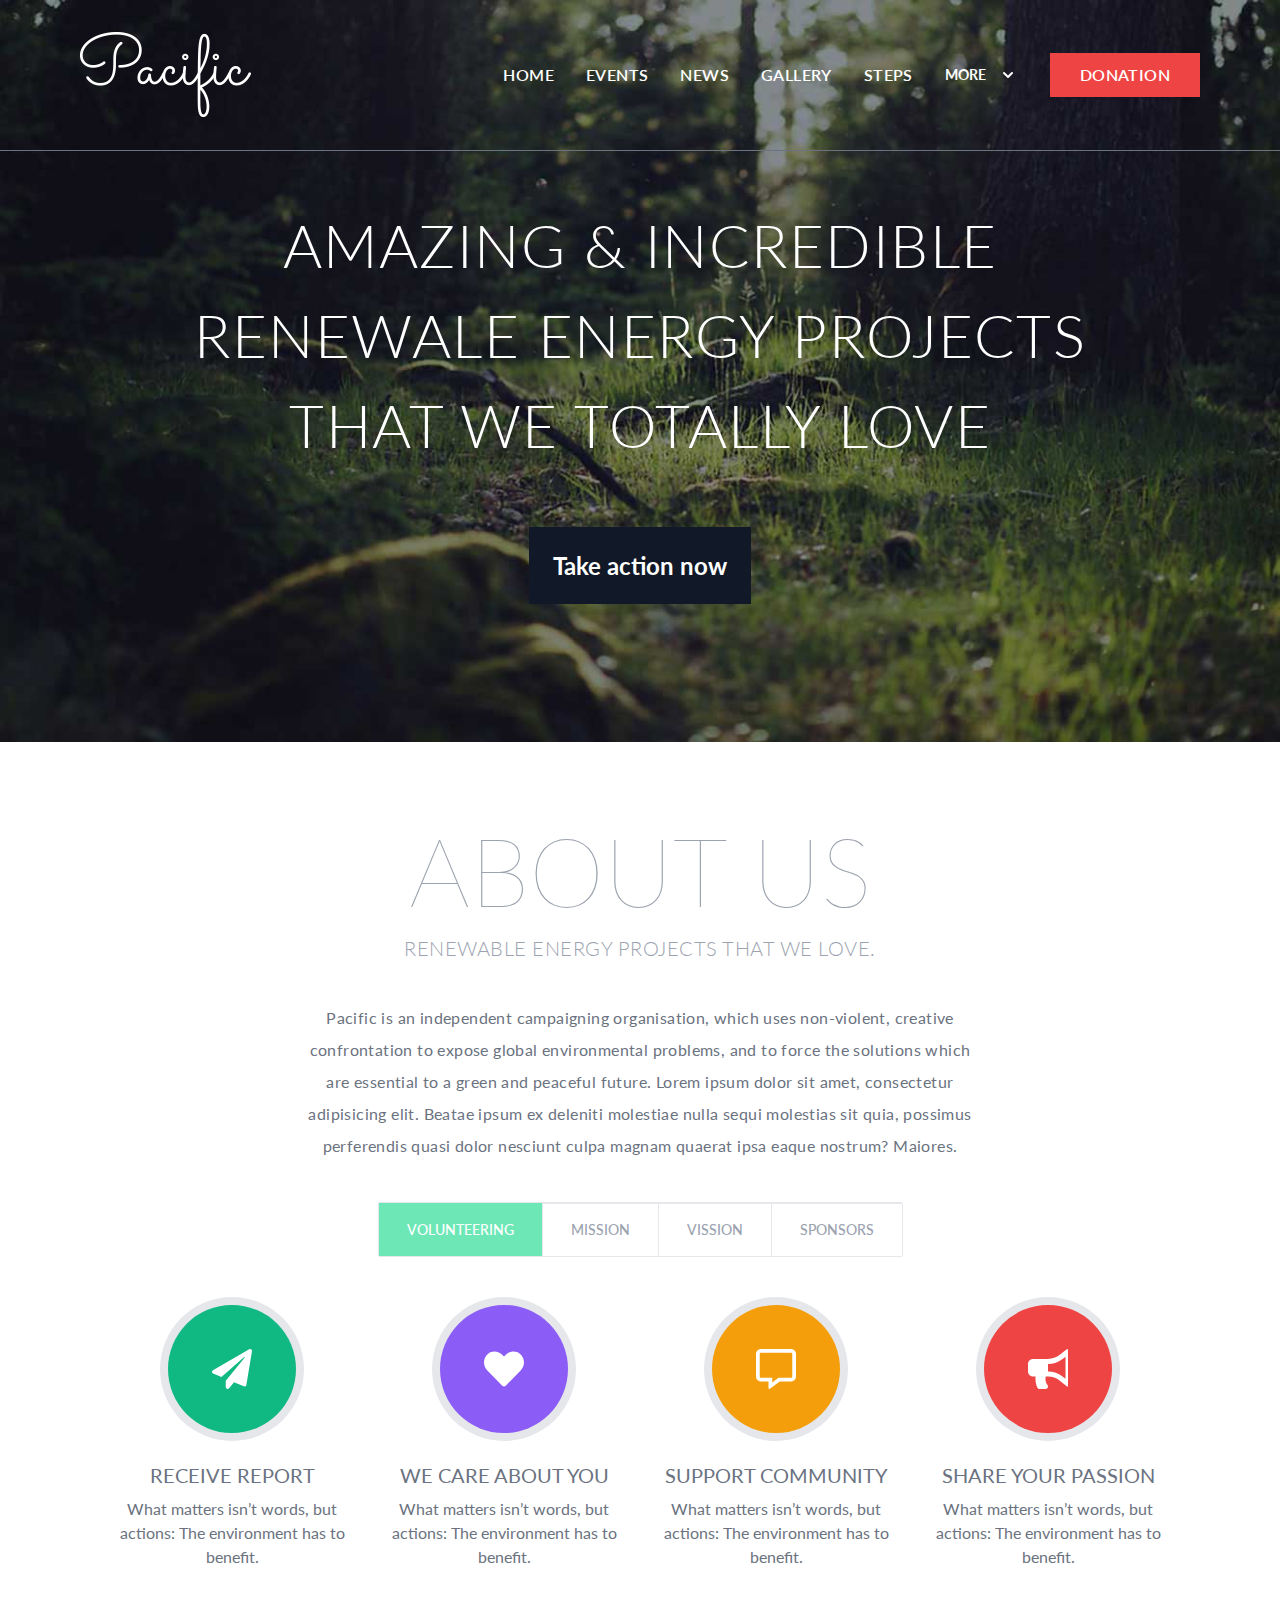
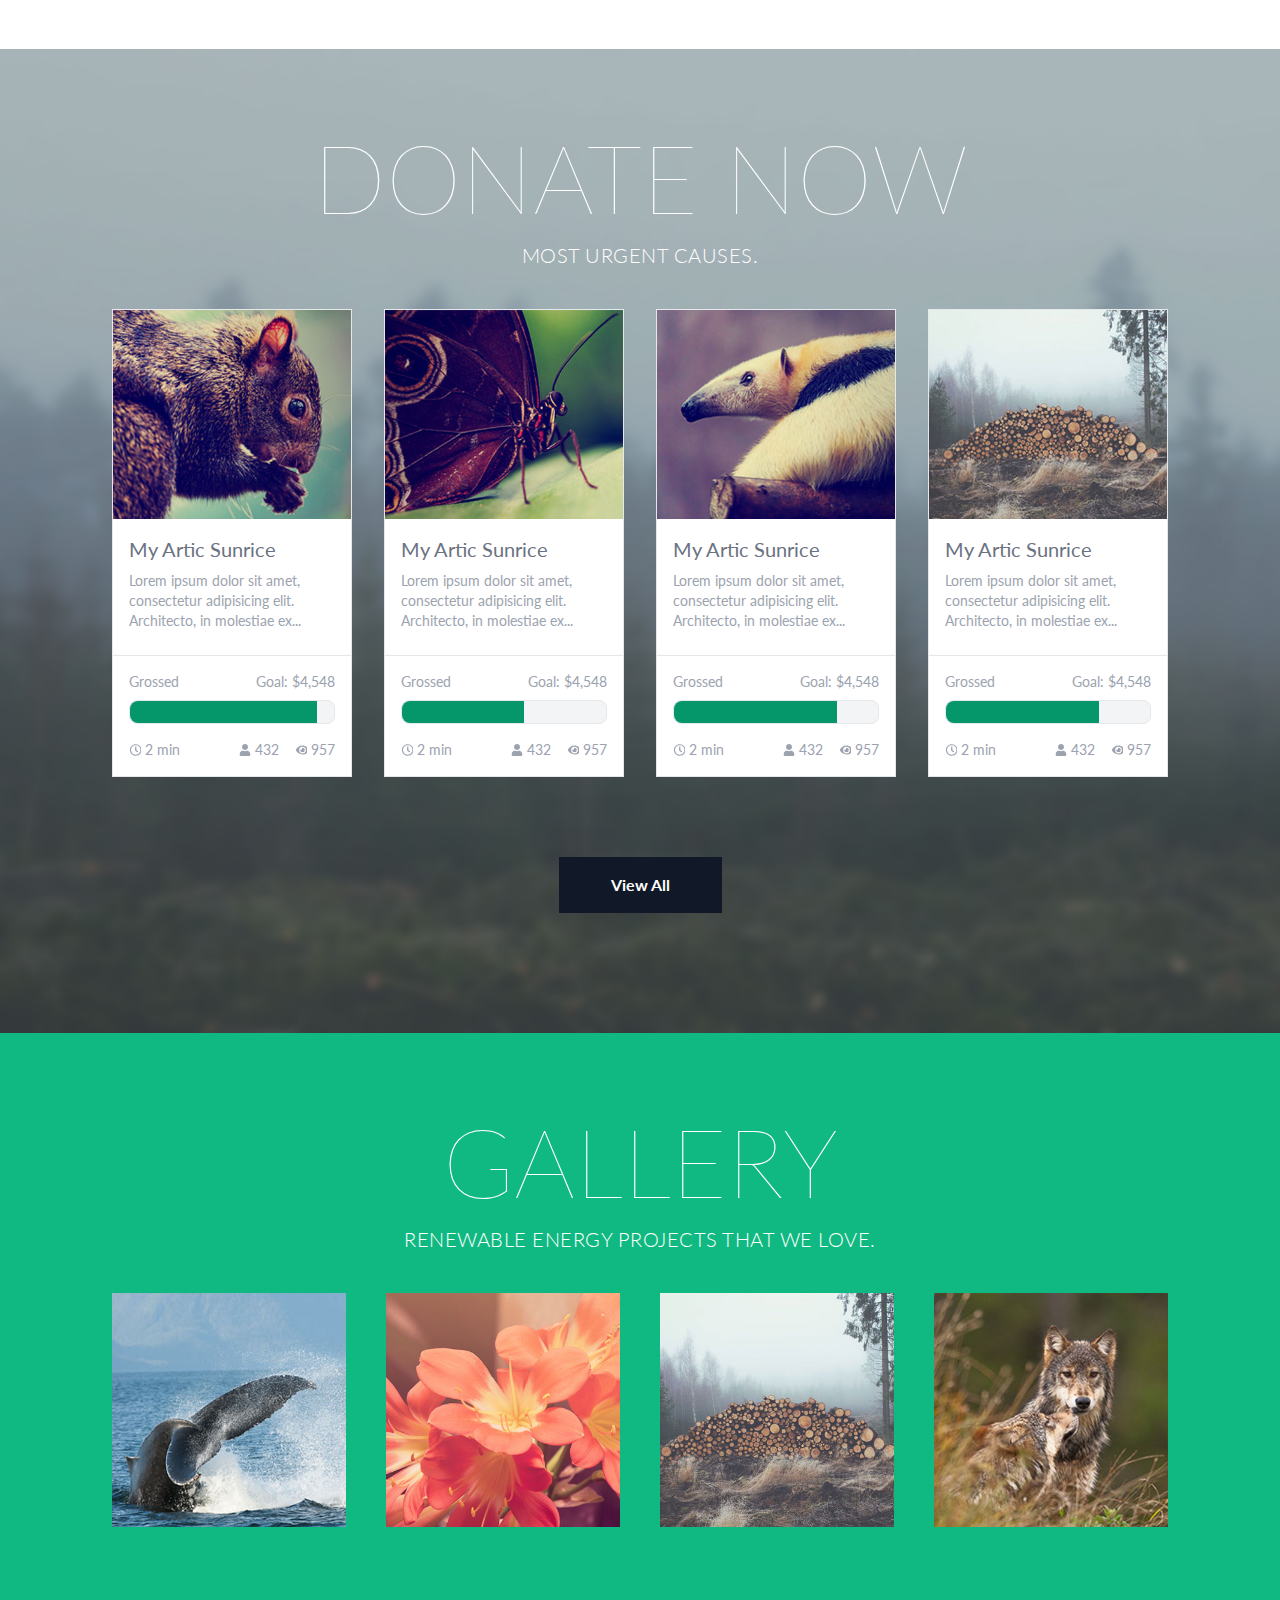
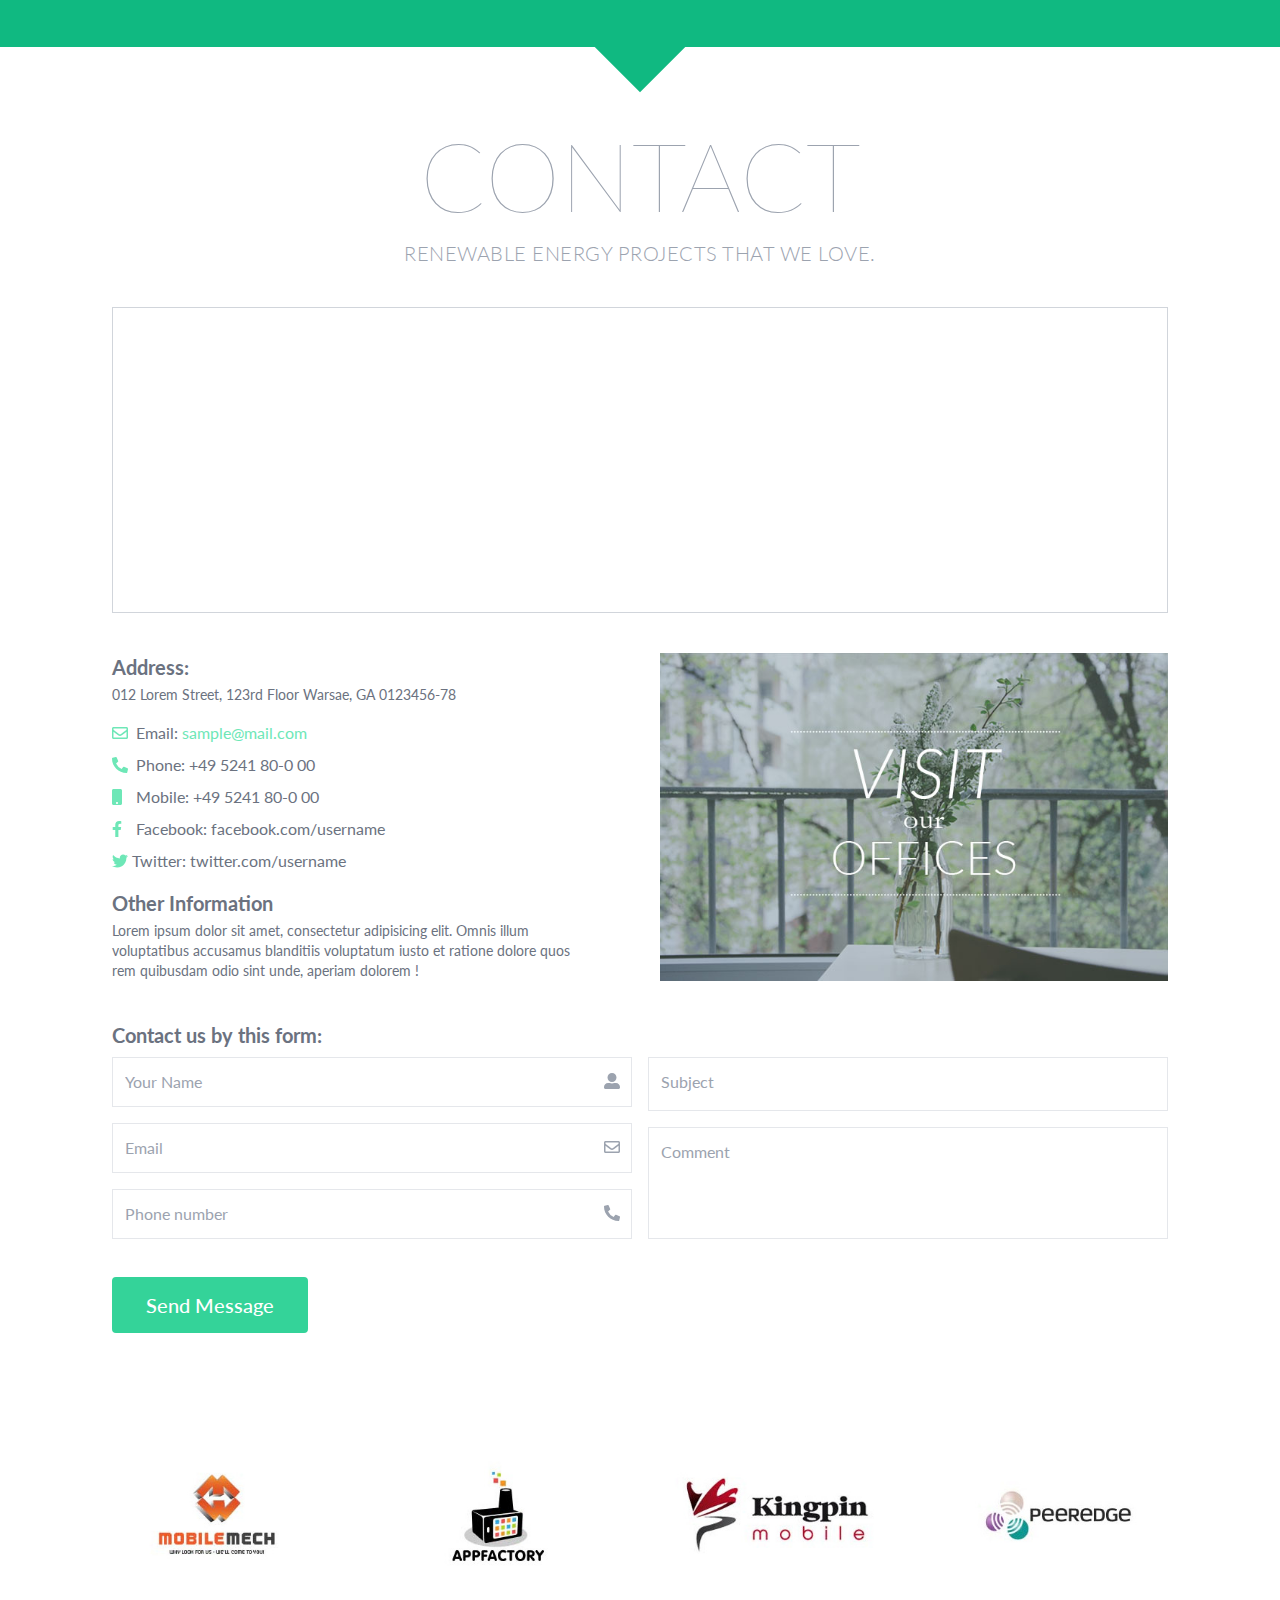
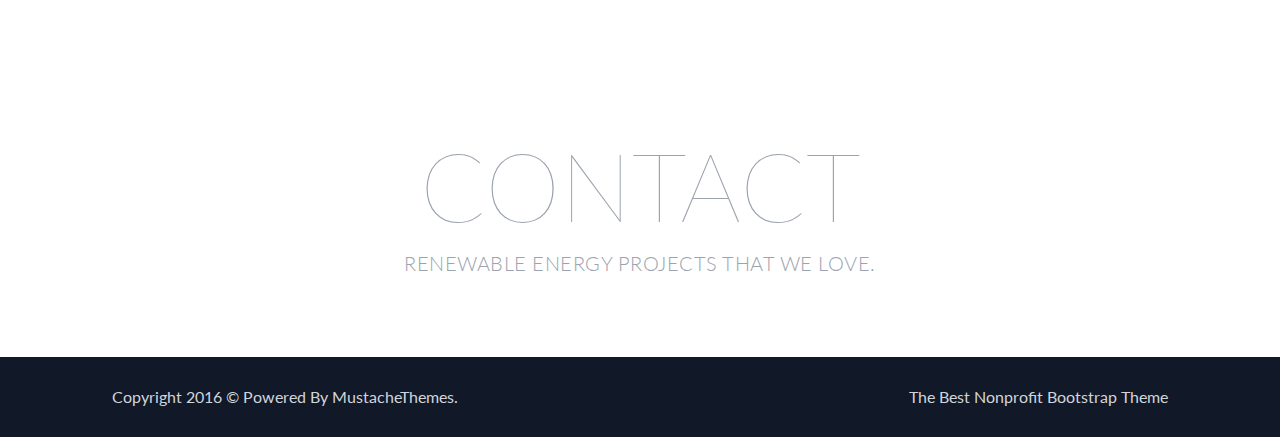
==== index.html @ 6afecf56 "Add files via upload" ====
<!DOCTYPE html>
<html lang="en">
	<head>
		<meta charset="utf-8">
		<meta name="viewport" content="width=device-width, initial-scale=1, shrink-to-fit=no">
		<!-- Page Title -->
		<title>Our News - Pacific NonProfit Bootstrap Responsive Donation Premium Template on Themeforest </title>
		<!-- Company Icon -->
		<link rel="icon" href="images/logo.png">
		<!----------->
		<link href="http://fonts.googleapis.com/css?family=Lato:100,300,400,700,900,100italic,300italic,400italic,700italic,900italic" rel="stylesheet">
		<!-------->
		<!-- Tailwind-Css -->
		<link rel="stylesheet" href="css/tailwind.min.css">
		<!--Css -->
		<link rel="stylesheet" href="css/styles.css">

		<style>
			body{
				font-family: 'Lato';
			}
			.max-w-container{
				width: 1170px;
			}
			.bg-gray-transparent{
				background-color: rgba(0,0,0,0.7);
			}
			.leading-10{
				line-height: 1.5em !important;
			}
			.shadow-green-500:hover,.shadow-green-500:focus{
				box-shadow: 0 0 10px #10B981 !important;
			}
			header ul li{
				position: relative;
			}
			header ul li a:after{
				content: "";
				height: 2px;
				width: 0px;
				left: 0;
				bottom: -2px;
				position: absolute;
				background: white;
				transition-duration: .4s;
			}
			header ul li a:hover::after,header ul li a:focus::after,header ul li a:active::after,header .active::after{
				width: 100% !important;
			}
			.group:hover .group-hover\:top-0{
				top: 0;
			}
		</style>
	</head>
	<body x-data="{sticky: true}">
		<!-- ==Header Section == -->
		<header
		@scroll.window="sticky= (window.pageYOffset > 150) ? false :true"
		:class="{'bg-gray-transparent duration-400 sticky py-2' : !sticky, 'py-8 border-b' : sticky}"
		class="absolute right-0 top-0 left-0 z-50 border-gray-500">
			<div class="xl:container 2xl:px-0 md:px-20 sm:px-10 px-4 mx-auto relative"  x-data="{humberger: false}">
				<!-----Mobile menu------->
				<nav class="z-50 absolute top-20 left-0 right-0 overflow-hidden" x-show="humberger"
				x-transition:enter="duration-700 ease-in-out"
				x-transition:enter-start="h-0"
				x-transition:enter-end="h-screen"
				x-transition:leave="duration-700 ease-in-out"
				x-transition:leave-start="h-screen"
				x-transition:leave-end="h-0"
				>
					<div>
						<ul class="uppercase font-semibold text-white tracking-wide">
							<li class=" p-4 border-b bg-gray-800 hover:bg-gray-600 text-white">
								<a class="block" href="index.html">Home</a>
							</li>
							<li class=" p-4 border-b bg-gray-800 hover:bg-gray-600 text-white">
								<a class="block" href="events.html">Events</a>
							</li>
							<li class=" p-4 border-b bg-gray-800 hover:bg-gray-600 text-white">
								<a class="block" href="events_single.html">Events Single</a>
							</li>
							<li class=" p-4 border-b bg-gray-800 hover:bg-gray-600 text-white">
								<a class="block" href="news.html">News</a></li>
							<li class=" p-4 border-b bg-gray-800 hover:bg-gray-600 text-white">
								<a class="block" href="news_single.html">Single</a>
							</li>
							<li class=" p-4 border-b bg-gray-800 hover:bg-gray-600 text-white">
								<a class="block" href="donations.html">Gallery</a>
							</li>
							<li class=" p-4 border-b bg-gray-800 hover:bg-gray-600 text-white">
								<a class="block" href="donations_steps.html">Steps</a>
							</li>
							<li class=" p-4 py-2 bg-gray-800 w-full text-center">
								<a class="block py-1 border-2 border-red-500 leading-loose bg-red-500 text-white hover:bg-transparent hover:text-red-500 duration-300" href="donations_single.html">Donation</a>
							</li>
						</ul>
					</div>
				</nav>
				<!-----main menu------->
				<nav class="flex border-gray-700 justify-between items-center text-center text-white">
					<!--logo--->
					<div>
						<a  href="index.html"><img class="md:w-auto w-32" src="images/logo.png" alt="//"></a>
					</div>
					<!----->
					<div class="lg:block hidden" x-data=" {active :'active1'}">
						<ul class="flex items-center xl:space-x-8 space-x-4 xl:text-base text-sm uppercase font-semibold text-white tracking-wide">
							<li>
								<a class=" block" href="index.html">Home</a>
							</li>
							<li>
								<a class=" block" href="events.html">Events</a>
							</li>
							<li>
								<a class=" block" href="news.html">News</a></li>
							<li>
								<a class=" block" href="donations.html">Gallery</a>
							</li>
							<li>
								<a class=" block" href="donations_steps.html">Steps</a>
							</li>
							<!----------->
							<li x-data="{dropdown:false}" @mouseover="dropdown=true" @mouseout="dropdown=false" class="relative"@click.away="dropdown=false">
								<button class="flex items-center font-bold text-sm uppercase">More
									<span>
										<svg xmlns="http://www.w3.org/2000/svg" class="h-5 w-5 ml-3" viewBox="0 0 20 20" fill="currentColor">
										<path fill-rule="evenodd" d="M5.293 7.293a1 1 0 011.414 0L10 10.586l3.293-3.293a1 1 0 111.414 1.414l-4 4a1 1 0 01-1.414 0l-4-4a1 1 0 010-1.414z" clip-rule="evenodd" />
										</svg>
									</span> 
								</button>
								<div x-show="dropdown"
								x-transition:enter="duration-300 ease-in-out"
								x-transition:enter-start="opacity-0 transform translate-y-12"
								x-transition:enter-end="opacity-100 transform translate-y-0"
								x-transition:leave="duration-300 ease-in-out"
								x-transition:leave-start="opacity-100 transform translate-y-0"
								x-transition:leave-end="opacity-0 transform translate-y-12"
								class="absolute -left-10 top-8 bg-white border w-52 rounded shadow text-sm text-black overflow-hidden font-normal z-50 text-left">
									<a class=" block hover:bg-gray-100  px-4 p-3 border-b" href="news_single.html">Single</a>
									<a class=" block hover:bg-gray-100  px-4 p-3 border-b" href="events_single.html">Events Single</a>
								</div> 
							</li>
							<!---button---->
							<ol>
								<a class="py-1 px-7 block border-2 border-red-500 leading-loose bg-red-500 text-white hover:bg-transparent hover:text-red-500 duration-300" href="donations_single.html">Donation</a>
							</ol>
						</ul>
					</div>
					<!-----Humburger menu button----->
					<button @click.prevent="humberger = !humberger" class=" focus:outline-none border rounded p-2 lg:hidden block">
						<span x-show="humberger === false">
							<svg xmlns="http://www.w3.org/2000/svg" class="h-6 w-6" fill="none" viewBox="0 0 24 24" stroke="currentColor">
								<path stroke-linecap="round" stroke-linejoin="round" stroke-width="2" d="M4 6h16M4 12h16M4 18h16" />
							</svg>
						</span>
						<span x-show="humberger === true">
							<svg xmlns="http://www.w3.org/2000/svg" class="h-6 w-6" fill="none" viewBox="0 0 24 24" stroke="currentColor">
								<path stroke-linecap="round" stroke-linejoin="round" stroke-width="2" d="M6 18L18 6M6 6l12 12" />
							</svg>
						</span>
					</button>
				</nav>
			</div>
		</header>
		<!-- ==Main Section == -->
		<main>
			<!-----=====slider 001=======----->
			<section>
				<div class="flex items-center justify-center text-white bg-cover bg-no-repeat " style=" background-image: url(images/slider/slide01.jpg);">
					<div class="md:w-3/4 lg:px-0 sm:px-10 px-5 text-center md:mt-10 mt-20 md:py-40 py-20 ">
						<h1 class=" xl:text-6xl md:text-3xl text-2xl uppercase tracking-wide font-light leading-10">Amazing & Incredible Renewale Energy Projects that we totally Love</h1>
						<!---button----->
						<div class=" xl:mt-20 md:mt-16 mt-10">
							<a class="xl:p-5 md:p-4 p-3 xl:text-2xl text-xl font-bold px-8 border-4 hover:border-red-500 border-gray-900 leading-loose bg-gray-900 text-white hover:bg-transparent hover:text-red-500 duration-300" href="donations_single.html">Take action now</a>
						</div>
					</div>
				</div>
			</section>
			<!-----=====about 002=======----->
			<section class=" xl:px-28 lg:px-24 md:px-20 sm:px-10 px-4 py-20">
				<div class="xl:container mx-auto ">
					<!----hero text---->
					<div class=" text-center text-gray-400 uppercase">
						<h1 class=" text-5xl md:text-8xl font-thin ">ABOUT US</h1>
						<p class="text-xl tracking-wide font-light mt-4">RENEWABLE ENERGY PROJECTS THAT WE LOVE.</p>
						<p class="lg:w-4/5 text-gray-500 my-10 lg:px-20 mx-auto normal-case tracking-wide leading-loose">Pacific is an independent campaigning organisation, which uses non-violent, creative confrontation to expose global environmental problems, and to force the solutions which are essential to a green and peaceful future. Lorem ipsum dolor sit amet, consectetur adipisicing elit. Beatae ipsum ex deleniti molestiae nulla sequi molestias sit quia, possimus perferendis quasi dolor nesciunt culpa magnam quaerat ipsa eaque nostrum? Maiores.</p>
					</div>
					<!----tab---->
					<div class=" mt-10" x-data="{tab : 'tab1'}">
						<!---button----->
						<div class=" md:flex justify-center">
							<div class="md:inline-flex text-gray-400 border rounded-sm md:divide-x divide-y">
								<!--------->
								<button @click.prevent="tab = 'tab1'" :class="{'bg-green-300 text-white' : tab === 'tab1'}" class="focus:outline-none uppercase p-4 px-7 text-sm hover:text-white hover:bg-green-300 duration-300 font-medium block w-full">Volunteering</button>
								<!--------->
								<button @click.prevent="tab = 'tab2'" :class="{'bg-green-300 text-white' : tab === 'tab2'}" class="focus:outline-none uppercase p-4 px-7 text-sm hover:text-white hover:bg-green-300 duration-300 font-medium block w-full">Mission</button>
								<!--------->
								<button @click.prevent="tab = 'tab3'" :class="{'bg-green-300 text-white' : tab === 'tab3'}" class="focus:outline-none uppercase p-4 px-7 text-sm hover:text-white hover:bg-green-300 duration-300 font-medium block w-full">Vission</button>
								<!--------->
								<button @click.prevent="tab = 'tab4'" :class="{'bg-green-300 text-white' : tab === 'tab4'}" class="focus:outline-none uppercase p-4 px-7 text-sm hover:text-white hover:bg-green-300 duration-300 font-medium block w-full">Sponsors</button>
							</div>
						</div>
						<!---content----->
						<div class=" mt-10">
							<!----tab1------->
							<div x-show="tab === 'tab1'" class="grid md:grid-cols-4 sm:grid-cols-2 grid-cols-1 gap-8 ">
								<!-- 001--->
								<div>
									<!----->
									<div class="flex items-center justify-center w-36 h-36 rounded-full bg-gray-200 mx-auto">
										<span class="bg-green-500 h-32 w-32 rounded-full text-white flex items-center justify-center">
											<svg xmlns="http://www.w3.org/2000/svg" class="h-10 w-10 " role="img" viewBox="0 0 512 512"><path fill="currentColor" d="M476 3.2L12.5 270.6c-18.1 10.4-15.8 35.6 2.2 43.2L121 358.4l287.3-253.2c5.5-4.9 13.3 2.6 8.6 8.3L176 407v80.5c0 23.6 28.5 32.9 42.5 15.8L282 426l124.6 52.2c14.2 6 30.4-2.9 33-18.2l72-432C515 7.8 493.3-6.8 476 3.2z"/></svg>
										</span>
									</div>
									<!----->
									<div class=" mt-5 text-gray-500 text-center">
										<h4 class="uppercase text-xl mb-2">RECEIVE REPORT</h4>
										<p>What matters isn’t words, but actions: The environment has to benefit.</p>
									</div>
								</div>
								<!-- 002--->
								<div>
									<!----->
									<div class="flex items-center justify-center w-36 h-36 rounded-full bg-gray-200 mx-auto">
										<span class="bg-purple-500 h-32 w-32 rounded-full text-white flex items-center justify-center">
											<svg xmlns="http://www.w3.org/2000/svg" class="h-10 w-10 " role="img" viewBox="0 0 512 512"><path xmlns="http://www.w3.org/2000/svg" fill="currentColor" d="M462.3 62.6C407.5 15.9 326 24.3 275.7 76.2L256 96.5l-19.7-20.3C186.1 24.3 104.5 15.9 49.7 62.6c-62.8 53.6-66.1 149.8-9.9 207.9l193.5 199.8c12.5 12.9 32.8 12.9 45.3 0l193.5-199.8c56.3-58.1 53-154.3-9.8-207.9z"/></svg>
										</span>
									</div>
									<!----->
									<div class=" mt-5 text-gray-500 text-center">
										<h4 class="uppercase text-xl mb-2">WE CARE ABOUT YOU</h4>
										<p>What matters isn’t words, but actions: The environment has to benefit.</p>
									</div>
								</div>
								<!-- 003-->
								<div>
									<!----->
									<div class="flex items-center justify-center w-36 h-36 rounded-full bg-gray-200 mx-auto">
										<span class="bg-yellow-500 h-32 w-32 rounded-full text-white flex items-center justify-center">
											<svg xmlns="http://www.w3.org/2000/svg" class="h-10 w-10 " role="img" viewBox="0 0 512 512"><path xmlns="http://www.w3.org/2000/svg" fill="currentColor" d="M448 0H64C28.7 0 0 28.7 0 64v288c0 35.3 28.7 64 64 64h96v84c0 7.1 5.8 12 12 12 2.4 0 4.9-.7 7.1-2.4L304 416h144c35.3 0 64-28.7 64-64V64c0-35.3-28.7-64-64-64zm16 352c0 8.8-7.2 16-16 16H288l-12.8 9.6L208 428v-60H64c-8.8 0-16-7.2-16-16V64c0-8.8 7.2-16 16-16h384c8.8 0 16 7.2 16 16v288z"/></svg>
										</span>
									</div>
									<!----->
									<div class=" mt-5 text-gray-500 text-center">
										<h4 class="uppercase text-xl mb-2">SUPPORT COMMUNITY</h4>
										<p>What matters isn’t words, but actions: The environment has to benefit.</p>
									</div>
								</div>
								<!-- 004-->
								<div>
									<!----->
									<div class="flex items-center justify-center w-36 h-36 rounded-full bg-gray-200 mx-auto">
										<span class="bg-red-500 h-32 w-32 rounded-full text-white flex items-center justify-center">
											<svg xmlns="http://www.w3.org/2000/svg" class="h-10 w-10 " role="img" viewBox="0 0 512 512"><path xmlns="http://www.w3.org/2000/svg" fill="currentColor" d="M576 240c0-23.63-12.95-44.04-32-55.12V32.01C544 23.26 537.02 0 512 0c-7.12 0-14.19 2.38-19.98 7.02l-85.03 68.03C364.28 109.19 310.66 128 256 128H64c-35.35 0-64 28.65-64 64v96c0 35.35 28.65 64 64 64h33.7c-1.39 10.48-2.18 21.14-2.18 32 0 39.77 9.26 77.35 25.56 110.94 5.19 10.69 16.52 17.06 28.4 17.06h74.28c26.05 0 41.69-29.84 25.9-50.56-16.4-21.52-26.15-48.36-26.15-77.44 0-11.11 1.62-21.79 4.41-32H256c54.66 0 108.28 18.81 150.98 52.95l85.03 68.03a32.023 32.023 0 0 0 19.98 7.02c24.92 0 32-22.78 32-32V295.13C563.05 284.04 576 263.63 576 240zm-96 141.42l-33.05-26.44C392.95 311.78 325.12 288 256 288v-96c69.12 0 136.95-23.78 190.95-66.98L480 98.58v282.84z"/></svg>
										</span>
									</div>
									<!----->
									<div class=" mt-5 text-gray-500 text-center">
										<h4 class="uppercase text-xl mb-2">SHARE YOUR PASSION</h4>
										<p>What matters isn’t words, but actions: The environment has to benefit.</p>
									</div>
								</div>
							</div>
							<!----tab2------->
							<div x-show="tab === 'tab2'" class="flex justify-center">
								<!----->
								<div>
									<div class="flex items-center justify-center w-36 h-36 rounded-full bg-gray-200 mx-auto">
										<span class="bg-purple-500 h-32 w-32 rounded-full text-white flex items-center justify-center">
											<svg xmlns="http://www.w3.org/2000/svg" class="h-10 w-10 " role="img" viewBox="0 0 512 512"><path xmlns="http://www.w3.org/2000/svg" fill="currentColor" d="M462.3 62.6C407.5 15.9 326 24.3 275.7 76.2L256 96.5l-19.7-20.3C186.1 24.3 104.5 15.9 49.7 62.6c-62.8 53.6-66.1 149.8-9.9 207.9l193.5 199.8c12.5 12.9 32.8 12.9 45.3 0l193.5-199.8c56.3-58.1 53-154.3-9.8-207.9z"/></svg>
										</span>
									</div>
								</div>
								<!----->
								<div class="md:ml-14 text-gray-500 lg:w-3/5">
									<h4 class="uppercase text-2xl mb-2">PROMOTING SOLUTIONS</h4>
									<p class="text-gray-400">We seek solutions for, and promote open, informed debate about society's environmental choices. We don’t work to manage environmental problems, we work to eliminate them. That’s why we developed our roadmap to save the seas through the establishment of marine reserves, and an Energy [R]evolution blueprint that points the way to a clean economy. It’s not enough for us to point the finger; we develop, research and promote concrete steps towards a green and peaceful future for all of us.</p>
								</div>
							</div>
							<!----tab3------->
							<div x-show="tab === 'tab3'" class="flex justify-center">
								<!----->
								<div>
									<!----->
									<div class="flex items-center justify-center w-36 h-36 rounded-full bg-gray-200 mx-auto">
										<span class="bg-yellow-500 h-32 w-32 rounded-full text-white flex items-center justify-center">
											<svg xmlns="http://www.w3.org/2000/svg" class="h-10 w-10 " role="img" viewBox="0 0 512 512"><path xmlns="http://www.w3.org/2000/svg" fill="currentColor" d="M448 0H64C28.7 0 0 28.7 0 64v288c0 35.3 28.7 64 64 64h96v84c0 7.1 5.8 12 12 12 2.4 0 4.9-.7 7.1-2.4L304 416h144c35.3 0 64-28.7 64-64V64c0-35.3-28.7-64-64-64zm16 352c0 8.8-7.2 16-16 16H288l-12.8 9.6L208 428v-60H64c-8.8 0-16-7.2-16-16V64c0-8.8 7.2-16 16-16h384c8.8 0 16 7.2 16 16v288z"/></svg>
										</span>
									</div>
								</div>
								<!----->
								<div class="md:ml-14 text-gray-500 lg:w-3/5">
									<h4 class="uppercase text-2xl mb-2">PERSONAL RESPONSIBILITY AND NONVIOLENCE</h4>
									<p class="text-gray-400">We take personal responsibility for our actions, and we are committed to nonviolence. These principles are inspired by the Quaker concept of 'bearing witness', which is about taking action based on conscience – personal action based on personal responsibility. We are accountable for our actions, and everyone on a Greenpeace action is trained in nonviolent direct action.</p>
								</div>
							</div>
							<!----tab4------->
							<div x-show="tab === 'tab4'" class="grid grid-cols-4 gap-8 ">
								<!-- 003-->
								<div>
									<!----->
									<div class="flex items-center justify-center w-36 h-36 rounded-full bg-gray-200 mx-auto">
										<span class="bg-yellow-500 h-32 w-32 rounded-full text-white flex items-center justify-center">
											<svg xmlns="http://www.w3.org/2000/svg" class="h-10 w-10 " role="img" viewBox="0 0 512 512"><path xmlns="http://www.w3.org/2000/svg" fill="currentColor" d="M448 0H64C28.7 0 0 28.7 0 64v288c0 35.3 28.7 64 64 64h96v84c0 7.1 5.8 12 12 12 2.4 0 4.9-.7 7.1-2.4L304 416h144c35.3 0 64-28.7 64-64V64c0-35.3-28.7-64-64-64zm16 352c0 8.8-7.2 16-16 16H288l-12.8 9.6L208 428v-60H64c-8.8 0-16-7.2-16-16V64c0-8.8 7.2-16 16-16h384c8.8 0 16 7.2 16 16v288z"/></svg>
										</span>
									</div>
									<!----->
									<div class=" mt-5 text-gray-500 text-center">
										<h4 class="uppercase text-xl mb-2">RECEIVE REPORT</h4>
										<p>What matters isn’t words, but actions: The environment has to benefit.</p>
									</div>
								</div>
								<!-- 002--->
								<div>
									<!----->
									<div class="flex items-center justify-center w-36 h-36 rounded-full bg-gray-200 mx-auto">
										<span class="bg-purple-500 h-32 w-32 rounded-full text-white flex items-center justify-center">
											<svg xmlns="http://www.w3.org/2000/svg" class="h-10 w-10 " role="img" viewBox="0 0 512 512"><path xmlns="http://www.w3.org/2000/svg" fill="currentColor" d="M462.3 62.6C407.5 15.9 326 24.3 275.7 76.2L256 96.5l-19.7-20.3C186.1 24.3 104.5 15.9 49.7 62.6c-62.8 53.6-66.1 149.8-9.9 207.9l193.5 199.8c12.5 12.9 32.8 12.9 45.3 0l193.5-199.8c56.3-58.1 53-154.3-9.8-207.9z"/></svg>
										</span>
									</div>
									<!----->
									<div class=" mt-5 text-gray-500 text-center">
										<h4 class="uppercase text-xl mb-2">RECEIVE REPORT</h4>
										<p>What matters isn’t words, but actions: The environment has to benefit.</p>
									</div>
								</div>
								<!-- 001--->
								<div>
									<!----->
									<div class="flex items-center justify-center w-36 h-36 rounded-full bg-gray-200 mx-auto">
										<span class="bg-green-500 h-32 w-32 rounded-full text-white flex items-center justify-center">
											<svg xmlns="http://www.w3.org/2000/svg" class="h-10 w-10 " role="img" viewBox="0 0 512 512"><path fill="currentColor" d="M476 3.2L12.5 270.6c-18.1 10.4-15.8 35.6 2.2 43.2L121 358.4l287.3-253.2c5.5-4.9 13.3 2.6 8.6 8.3L176 407v80.5c0 23.6 28.5 32.9 42.5 15.8L282 426l124.6 52.2c14.2 6 30.4-2.9 33-18.2l72-432C515 7.8 493.3-6.8 476 3.2z"/></svg>
										</span>
									</div>
									<!----->
									<div class=" mt-5 text-gray-500 text-center">
										<h4 class="uppercase text-xl mb-2">RECEIVE REPORT</h4>
										<p>What matters isn’t words, but actions: The environment has to benefit.</p>
									</div>
								</div>
								<!-- 004-->
								<div>
									<!----->
									<div class="flex items-center justify-center w-36 h-36 rounded-full bg-gray-200 mx-auto">
										<span class="bg-red-500 h-32 w-32 rounded-full text-white flex items-center justify-center">
											<svg xmlns="http://www.w3.org/2000/svg" class="h-10 w-10 " role="img" viewBox="0 0 512 512"><path xmlns="http://www.w3.org/2000/svg" fill="currentColor" d="M576 240c0-23.63-12.95-44.04-32-55.12V32.01C544 23.26 537.02 0 512 0c-7.12 0-14.19 2.38-19.98 7.02l-85.03 68.03C364.28 109.19 310.66 128 256 128H64c-35.35 0-64 28.65-64 64v96c0 35.35 28.65 64 64 64h33.7c-1.39 10.48-2.18 21.14-2.18 32 0 39.77 9.26 77.35 25.56 110.94 5.19 10.69 16.52 17.06 28.4 17.06h74.28c26.05 0 41.69-29.84 25.9-50.56-16.4-21.52-26.15-48.36-26.15-77.44 0-11.11 1.62-21.79 4.41-32H256c54.66 0 108.28 18.81 150.98 52.95l85.03 68.03a32.023 32.023 0 0 0 19.98 7.02c24.92 0 32-22.78 32-32V295.13C563.05 284.04 576 263.63 576 240zm-96 141.42l-33.05-26.44C392.95 311.78 325.12 288 256 288v-96c69.12 0 136.95-23.78 190.95-66.98L480 98.58v282.84z"/></svg>
										</span>
									</div>
									<!----->
									<div class=" mt-5 text-gray-500 text-center">
										<h4 class="uppercase text-xl mb-2">RECEIVE REPORT</h4>
										<p>What matters isn’t words, but actions: The environment has to benefit.</p>
									</div>
								</div>
							</div>
						</div>
					</div>
				</div>
			</section>
			<!-----=====donate 003=======----->
			<section class="xl:px-28 lg:px-24 md:px-20 sm:px-10 px-4 py-20 bg-cover bg-no-repeat" style="background-image: url(images/bg/donate-now.jpg);">
				<div class="xl:container mx-auto ">
					<!----hero text---->
					<div class=" text-center text-white uppercase">
						<h1 class=" text-5xl md:text-8xl font-thin ">DONATE NOW</h1>
						<p class="text-xl tracking-wide font-light mt-4">MOST URGENT CAUSES.</p>
					</div>
					<!-------->
					<div class=" grid md:grid-cols-4 sm:grid-cols-2 grid-cols-1 gap-8 my-10">
						<!---001--->
						<a href="#" class=" bg-white border hover:border-green-500 duration-300 shadow-green-500">
							<img class=" w-full" src="images/donations/donation01.jpg" alt="//">
							<!----->
							<div class="p-4 border-b">
								<h4 class="text-xl text-gray-500">My Artic Sunrice</h4>
								<p class=" text-sm text-gray-400 my-2">Lorem ipsum dolor sit amet, consectetur adipisicing elit. Architecto, in molestiae ex...</p>
							</div>
							<!----->
							<div class="p-4">
								<!----->
								<div class=" flex items-center justify-between text-sm text-gray-400">
									<span>Grossed</span>
									<span>Goal: $4,548</span>
								</div>
								<!----->
								<div x-data="{popover:false}" @mouseover="popover=true" @mouseout="popover=false" class="my-2 h-6 w-full rounded-lg bg-gray-100 border relative">
									<div class="rounded-l-lg h-full w-11/12 bg-green-600"></div>
									<div x-show="popover">
										<div  class="absolute -top-8 right-24 bg-red-500 text-xs text-white rounded-md p-1 px-3 z-10">
											<span>$2200</span>
										</div>
										<div class="absolute -top-4 right-28 mr-3 bg-red-500 h-3 w-3 transform rotate-45"></div>
									</div>
								</div>
								<!----->
								<div class=" flex items-center justify-between text-sm text-gray-400 mt-4">
									<!----->
									<div class="flex items-center">
										<svg xmlns="http://www.w3.org/2000/svg" class="h-3 w-3 mr-1" role="img" viewBox="0 0 448 512"><path xmlns="http://www.w3.org/2000/svg" fill="currentColor" d="M256 8C119 8 8 119 8 256s111 248 248 248 248-111 248-248S393 8 256 8zm0 448c-110.5 0-200-89.5-200-200S145.5 56 256 56s200 89.5 200 200-89.5 200-200 200zm61.8-104.4l-84.9-61.7c-3.1-2.3-4.9-5.9-4.9-9.7V116c0-6.6 5.4-12 12-12h32c6.6 0 12 5.4 12 12v141.7l66.8 48.6c5.4 3.9 6.5 11.4 2.6 16.8L334.6 349c-3.9 5.3-11.4 6.5-16.8 2.6z"/></svg> 
										<span>2 min</span>
									</div>
									<!----->
									<div class=" flex items-center">
										<div class="flex items-center">
											<svg xmlns="http://www.w3.org/2000/svg" class="h-3 w-3  mr-1" role="img" viewBox="0 0 448 512"><path fill="currentColor" d="M224 256c70.7 0 128-57.3 128-128S294.7 0 224 0 96 57.3 96 128s57.3 128 128 128zm89.6 32h-16.7c-22.2 10.2-46.9 16-72.9 16s-50.6-5.8-72.9-16h-16.7C60.2 288 0 348.2 0 422.4V464c0 26.5 21.5 48 48 48h352c26.5 0 48-21.5 48-48v-41.6c0-74.2-60.2-134.4-134.4-134.4z"/></svg> 
											<span>432</span>
										</div>
										<div class="flex items-center ml-4">
											<svg xmlns="http://www.w3.org/2000/svg" class="h-3 w-3  mr-1" role="img" viewBox="0 0 448 512"><path xmlns="http://www.w3.org/2000/svg" fill="currentColor" d="M572.52 241.4C518.29 135.59 410.93 64 288 64S57.68 135.64 3.48 241.41a32.35 32.35 0 0 0 0 29.19C57.71 376.41 165.07 448 288 448s230.32-71.64 284.52-177.41a32.35 32.35 0 0 0 0-29.19zM288 400a144 144 0 1 1 144-144 143.93 143.93 0 0 1-144 144zm0-240a95.31 95.31 0 0 0-25.31 3.79 47.85 47.85 0 0 1-66.9 66.9A95.78 95.78 0 1 0 288 160z"/></svg> 
											<span>957</span>
										</div>
									</div>
								</div>
							</div>
						</a>
						<!---002--->
						<a href="#" class=" bg-white border hover:border-green-500 duration-300 shadow-green-500">
							<img class=" w-full" src="images/donations/donation02.jpg" alt="//">
							<!----->
							<div class="p-4 border-b">
								<h4 class="text-xl text-gray-500">My Artic Sunrice</h4>
								<p class=" text-sm text-gray-400 my-2">Lorem ipsum dolor sit amet, consectetur adipisicing elit. Architecto, in molestiae ex...</p>
							</div>
							<!----->
							<div class="p-4">
								<!----->
								<div class=" flex items-center justify-between text-sm text-gray-400">
									<span>Grossed</span>
									<span>Goal: $4,548</span>
								</div>
								<!----->
								<div x-data="{popover:false}" @mouseover="popover=true" @mouseout="popover=false" class="my-2 h-6 w-full rounded-lg bg-gray-100 border relative">
									<div class="rounded-l-lg h-full w-3/5 bg-green-600"></div>
									<div x-show="popover">
										<div  class="absolute -top-8 right-24 bg-red-500 text-xs text-white rounded-md p-1 px-3 z-10">
											<span>$2200</span>
										</div>
										<div class="absolute -top-4 right-28 mr-3 bg-red-500 h-3 w-3 transform rotate-45"></div>
									</div>
								</div>
								<!----->
								<div class=" flex items-center justify-between text-sm text-gray-400 mt-4">
									<!----->
									<div class="flex items-center">
										<svg xmlns="http://www.w3.org/2000/svg" class="h-3 w-3 mr-1" role="img" viewBox="0 0 448 512"><path xmlns="http://www.w3.org/2000/svg" fill="currentColor" d="M256 8C119 8 8 119 8 256s111 248 248 248 248-111 248-248S393 8 256 8zm0 448c-110.5 0-200-89.5-200-200S145.5 56 256 56s200 89.5 200 200-89.5 200-200 200zm61.8-104.4l-84.9-61.7c-3.1-2.3-4.9-5.9-4.9-9.7V116c0-6.6 5.4-12 12-12h32c6.6 0 12 5.4 12 12v141.7l66.8 48.6c5.4 3.9 6.5 11.4 2.6 16.8L334.6 349c-3.9 5.3-11.4 6.5-16.8 2.6z"/></svg> 
										<span>2 min</span>
									</div>
									<!----->
									<div class=" flex items-center">
										<div class="flex items-center">
											<svg xmlns="http://www.w3.org/2000/svg" class="h-3 w-3  mr-1" role="img" viewBox="0 0 448 512"><path fill="currentColor" d="M224 256c70.7 0 128-57.3 128-128S294.7 0 224 0 96 57.3 96 128s57.3 128 128 128zm89.6 32h-16.7c-22.2 10.2-46.9 16-72.9 16s-50.6-5.8-72.9-16h-16.7C60.2 288 0 348.2 0 422.4V464c0 26.5 21.5 48 48 48h352c26.5 0 48-21.5 48-48v-41.6c0-74.2-60.2-134.4-134.4-134.4z"/></svg> 
											<span>432</span>
										</div>
										<div class="flex items-center ml-4">
											<svg xmlns="http://www.w3.org/2000/svg" class="h-3 w-3  mr-1" role="img" viewBox="0 0 448 512"><path xmlns="http://www.w3.org/2000/svg" fill="currentColor" d="M572.52 241.4C518.29 135.59 410.93 64 288 64S57.68 135.64 3.48 241.41a32.35 32.35 0 0 0 0 29.19C57.71 376.41 165.07 448 288 448s230.32-71.64 284.52-177.41a32.35 32.35 0 0 0 0-29.19zM288 400a144 144 0 1 1 144-144 143.93 143.93 0 0 1-144 144zm0-240a95.31 95.31 0 0 0-25.31 3.79 47.85 47.85 0 0 1-66.9 66.9A95.78 95.78 0 1 0 288 160z"/></svg> 
											<span>957</span>
										</div>
									</div>
								</div>
							</div>
						</a>
						<!---003--->
						<a href="#" class=" bg-white border hover:border-green-500 duration-300 shadow-green-500">
							<img class=" w-full" src="images/donations/donation03.jpg" alt="//">
							<!----->
							<div class="p-4 border-b">
								<h4 class="text-xl text-gray-500">My Artic Sunrice</h4>
								<p class=" text-sm text-gray-400 my-2">Lorem ipsum dolor sit amet, consectetur adipisicing elit. Architecto, in molestiae ex...</p>
							</div>
							<!----->
							<div class="p-4">
								<!----->
								<div class=" flex items-center justify-between text-sm text-gray-400">
									<span>Grossed</span>
									<span>Goal: $4,548</span>
								</div>
								<!----->
								<div x-data="{popover:false}" @mouseover="popover=true" @mouseout="popover=false" class="my-2 h-6 w-full rounded-lg bg-gray-100 border relative">
									<div class="rounded-l-lg h-full w-4/5 bg-green-600"></div>
									<div x-show="popover">
										<div  class="absolute -top-8 right-24 bg-red-500 text-xs text-white rounded-md p-1 px-3 z-10">
											<span>$2200</span>
										</div>
										<div class="absolute -top-4 right-28 mr-3 bg-red-500 h-3 w-3 transform rotate-45"></div>
									</div>
								</div>
								<!----->
								<div class=" flex items-center justify-between text-sm text-gray-400 mt-4">
									<!----->
									<div class="flex items-center">
										<svg xmlns="http://www.w3.org/2000/svg" class="h-3 w-3 mr-1" role="img" viewBox="0 0 448 512"><path xmlns="http://www.w3.org/2000/svg" fill="currentColor" d="M256 8C119 8 8 119 8 256s111 248 248 248 248-111 248-248S393 8 256 8zm0 448c-110.5 0-200-89.5-200-200S145.5 56 256 56s200 89.5 200 200-89.5 200-200 200zm61.8-104.4l-84.9-61.7c-3.1-2.3-4.9-5.9-4.9-9.7V116c0-6.6 5.4-12 12-12h32c6.6 0 12 5.4 12 12v141.7l66.8 48.6c5.4 3.9 6.5 11.4 2.6 16.8L334.6 349c-3.9 5.3-11.4 6.5-16.8 2.6z"/></svg> 
										<span>2 min</span>
									</div>
									<!----->
									<div class=" flex items-center">
										<div class="flex items-center">
											<svg xmlns="http://www.w3.org/2000/svg" class="h-3 w-3  mr-1" role="img" viewBox="0 0 448 512"><path fill="currentColor" d="M224 256c70.7 0 128-57.3 128-128S294.7 0 224 0 96 57.3 96 128s57.3 128 128 128zm89.6 32h-16.7c-22.2 10.2-46.9 16-72.9 16s-50.6-5.8-72.9-16h-16.7C60.2 288 0 348.2 0 422.4V464c0 26.5 21.5 48 48 48h352c26.5 0 48-21.5 48-48v-41.6c0-74.2-60.2-134.4-134.4-134.4z"/></svg> 
											<span>432</span>
										</div>
										<div class="flex items-center ml-4">
											<svg xmlns="http://www.w3.org/2000/svg" class="h-3 w-3  mr-1" role="img" viewBox="0 0 448 512"><path xmlns="http://www.w3.org/2000/svg" fill="currentColor" d="M572.52 241.4C518.29 135.59 410.93 64 288 64S57.68 135.64 3.48 241.41a32.35 32.35 0 0 0 0 29.19C57.71 376.41 165.07 448 288 448s230.32-71.64 284.52-177.41a32.35 32.35 0 0 0 0-29.19zM288 400a144 144 0 1 1 144-144 143.93 143.93 0 0 1-144 144zm0-240a95.31 95.31 0 0 0-25.31 3.79 47.85 47.85 0 0 1-66.9 66.9A95.78 95.78 0 1 0 288 160z"/></svg> 
											<span>957</span>
										</div>
									</div>
								</div>
							</div>
						</a>
						<!---004--->
						<a href="#" class=" bg-white border hover:border-green-500 duration-300 shadow-green-500">
							<img class=" w-full" src="images/donations/donation04.jpg" alt="//">
							<!----->
							<div class="p-4 border-b">
								<h4 class="text-xl text-gray-500">My Artic Sunrice</h4>
								<p class=" text-sm text-gray-400 my-2">Lorem ipsum dolor sit amet, consectetur adipisicing elit. Architecto, in molestiae ex...</p>
							</div>
							<!----->
							<div class="p-4">
								<!----->
								<div class=" flex items-center justify-between text-sm text-gray-400">
									<span>Grossed</span>
									<span>Goal: $4,548</span>
								</div>
								<!----->
								<div x-data="{popover:false}" @mouseover="popover=true" @mouseout="popover=false" class="my-2 h-6 w-full rounded-lg bg-gray-100 border relative">
									<div class="rounded-l-lg h-full w-3/4 bg-green-600"></div>
									<div x-show="popover">
										<div  class="absolute -top-8 right-24 bg-red-500 text-xs text-white rounded-md p-1 px-3 z-10">
											<span>$2200</span>
										</div>
										<div class="absolute -top-4 right-28 mr-3 bg-red-500 h-3 w-3 transform rotate-45"></div>
									</div>
								</div>
								<!----->
								<div class=" flex items-center justify-between text-sm text-gray-400 mt-4">
									<!----->
									<div class="flex items-center">
										<svg xmlns="http://www.w3.org/2000/svg" class="h-3 w-3 mr-1" role="img" viewBox="0 0 448 512"><path xmlns="http://www.w3.org/2000/svg" fill="currentColor" d="M256 8C119 8 8 119 8 256s111 248 248 248 248-111 248-248S393 8 256 8zm0 448c-110.5 0-200-89.5-200-200S145.5 56 256 56s200 89.5 200 200-89.5 200-200 200zm61.8-104.4l-84.9-61.7c-3.1-2.3-4.9-5.9-4.9-9.7V116c0-6.6 5.4-12 12-12h32c6.6 0 12 5.4 12 12v141.7l66.8 48.6c5.4 3.9 6.5 11.4 2.6 16.8L334.6 349c-3.9 5.3-11.4 6.5-16.8 2.6z"/></svg> 
										<span>2 min</span>
									</div>
									<!----->
									<div class=" flex items-center">
										<div class="flex items-center">
											<svg xmlns="http://www.w3.org/2000/svg" class="h-3 w-3  mr-1" role="img" viewBox="0 0 448 512"><path fill="currentColor" d="M224 256c70.7 0 128-57.3 128-128S294.7 0 224 0 96 57.3 96 128s57.3 128 128 128zm89.6 32h-16.7c-22.2 10.2-46.9 16-72.9 16s-50.6-5.8-72.9-16h-16.7C60.2 288 0 348.2 0 422.4V464c0 26.5 21.5 48 48 48h352c26.5 0 48-21.5 48-48v-41.6c0-74.2-60.2-134.4-134.4-134.4z"/></svg> 
											<span>432</span>
										</div>
										<div class="flex items-center ml-4">
											<svg xmlns="http://www.w3.org/2000/svg" class="h-3 w-3  mr-1" role="img" viewBox="0 0 448 512"><path xmlns="http://www.w3.org/2000/svg" fill="currentColor" d="M572.52 241.4C518.29 135.59 410.93 64 288 64S57.68 135.64 3.48 241.41a32.35 32.35 0 0 0 0 29.19C57.71 376.41 165.07 448 288 448s230.32-71.64 284.52-177.41a32.35 32.35 0 0 0 0-29.19zM288 400a144 144 0 1 1 144-144 143.93 143.93 0 0 1-144 144zm0-240a95.31 95.31 0 0 0-25.31 3.79 47.85 47.85 0 0 1-66.9 66.9A95.78 95.78 0 1 0 288 160z"/></svg> 
											<span>957</span>
										</div>
									</div>
								</div>
							</div>
						</a>
					</div>
					<!---button----->
					<div class="py-10 flex justify-center">
						<a class="p-2 px-12 font-bold px-8 border-4 hover:border-red-500 border-gray-900 leading-loose bg-gray-900 text-white hover:bg-transparent hover:text-red-500 duration-300" href="donations_single.html">View All</a>
					</div>
				</div>
			</section>
			<!-----=====gallary 004=======----->
			<section class=" xl:px-28 lg:px-24 md:px-20 sm:px-10 px-4 py-20 bg-green-500 relative">
				<div class="xl:container mx-auto ">
					<!----hero text---->
					<div class=" text-center text-white uppercase">
						<h1 class=" text-5xl md:text-8xl font-thin ">GALLERY</h1>
						<p class="text-xl tracking-wide font-light mt-4">RENEWABLE ENERGY PROJECTS THAT WE LOVE.</p>
					</div>
					<!----content---->
					<div class="grid md:grid-cols-4 sm:grid-cols-2 grid-cols-1 gap-10 py-10">
						<!------>
						<div x-data="{modal:false}" @click.prevent="modal=true" class="relative overflow-hidden group cursor-pointer">
							<img src="images/gallery/gallery01.jpg" alt="//">
							<div class="group-hover:opacity-100 group-hover:top-0 bg-gray-900 bg-opacity-70 h-full left-0 opacity-0 p-3 absolute top-full duration-200 w-full">
								<div class="border-double border-4 px-10 block uppercase text-center text-white font-semibold h-full w-full flex items-center justify-center">
									<h4 >Bountiful Oceans</>
								</div>
							</div>
							<!------>
							<!--------modal---------->
							<div x-show.transition="modal"
							class="z-20 w-1/2 overflow-hidden fixed left-0 top-0 w-full h-full flex justify-center items-center bg-black bg-opacity-50">
								<div class="p-3 rounded bg-white relative mt-10"=>
									<!--------close button---------->
									<button @click="modal=false" class="z-50 absolute text-white -top-2 -right-2">
										<span class=" bg-black p-1 border-2 flex justify-center items-center rounded-full">
											<svg xmlns="http://www.w3.org/2000/svg" class="h-4 w-4" fill="none" viewBox="0 0 24 24" stroke="currentColor">
											<path stroke-linecap="round" stroke-linejoin="round" stroke-width="2" d="M6 18L18 6M6 6l12 12" />
										</svg>
										</span>
									</button>
									<!--------content ---------->
									<div  @click.away="modal=false">
										<img class="w-full" src="images/gallery/gallery01.jpg" alt="">
									</div>
								</div>
							</div>
						</div>
						<!------>
						<div x-data="{modal:false}" @click.prevent="modal=true" class="relative overflow-hidden group cursor-pointer">
							<img src="images/gallery/gallery02.jpg" alt="//">
							<div class="group-hover:opacity-100 group-hover:top-0 bg-gray-900 bg-opacity-70 h-full left-0 opacity-0 p-3 absolute top-full duration-200 w-full">
								<div class="border-double border-4 px-10 block uppercase text-center text-white font-semibold h-full w-full flex items-center justify-center">
									<h4 >Bountiful Oceans</>
								</div>
							</div>
							<!------>
							<!--------modal---------->
							<div x-show.transition="modal"
							class="z-20 w-1/2 overflow-hidden fixed left-0 top-0 w-full h-full flex justify-center items-center bg-black bg-opacity-50">
								<div class="p-3 rounded bg-white relative mt-10">
									<!--------close button---------->
									<button @click="modal=false" class="z-50 absolute text-white -top-2 -right-2">
										<span class=" bg-black p-1 border-2 flex justify-center items-center rounded-full">
											<svg xmlns="http://www.w3.org/2000/svg" class="h-4 w-4" fill="none" viewBox="0 0 24 24" stroke="currentColor">
											<path stroke-linecap="round" stroke-linejoin="round" stroke-width="2" d="M6 18L18 6M6 6l12 12" />
										</svg>
										</span>
									</button>
									<!--------content ---------->
									<div @click.away="modal=false">
										<img class="w-full" src="images/gallery/gallery02.jpg" alt="">
									</div>
								</div>
							</div>
						</div>
						<!------>
						<div x-data="{modal:false}" @click.prevent="modal=true" class="relative overflow-hidden group cursor-pointer">
							<img src="images/gallery/gallery03.jpg" alt="//">
							<div class="group-hover:opacity-100 group-hover:top-0 bg-gray-900 bg-opacity-70 h-full left-0 opacity-0 p-3 absolute top-full duration-200 w-full">
								<div class="border-double border-4 px-10 block uppercase text-center text-white font-semibold h-full w-full flex items-center justify-center">
									<h4 >Bountiful Oceans</>
								</div>
							</div>
							<!------>
							<!--------modal---------->
							<div x-show.transition="modal"
							class="z-20 w-1/2 overflow-hidden fixed left-0 top-0 w-full h-full flex justify-center items-center bg-black bg-opacity-50">
								<div class="p-3 rounded bg-white relative mt-10">
									<!--------close button---------->
									<button @click="modal=false" class="z-50 absolute text-white -top-2 -right-2">
										<span class=" bg-black p-1 border-2 flex justify-center items-center rounded-full">
											<svg xmlns="http://www.w3.org/2000/svg" class="h-4 w-4" fill="none" viewBox="0 0 24 24" stroke="currentColor">
											<path stroke-linecap="round" stroke-linejoin="round" stroke-width="2" d="M6 18L18 6M6 6l12 12" />
										</svg>
										</span>
									</button>
									<!--------content ---------->
									<div  @click.away="modal=false">
										<img class="w-full" src="images/gallery/gallery03.jpg" alt="">
									</div>
								</div>
							</div>
						</div>
						<!------>
						<div x-data="{modal:false}" @click.prevent="modal=true" class="relative overflow-hidden group cursor-pointer">
							<img src="images/gallery/gallery04.jpg" alt="//">
							<div class="group-hover:opacity-100 group-hover:top-0 bg-gray-900 bg-opacity-70 h-full left-0 opacity-0 p-3 absolute top-full duration-200 w-full">
								<div class="border-double border-4 px-10 block uppercase text-center text-white font-semibold h-full w-full flex items-center justify-center">
									<h4 >Bountiful Oceans</>
								</div>
							</div>
							<!------>
							<!--------modal---------->
							<div x-show.transition="modal"
							class="z-20 w-1/2 overflow-hidden fixed left-0 top-0 w-full h-full flex justify-center items-center bg-black bg-opacity-50">
								<div class="p-3 rounded bg-white relative mt-10">
									<!--------close button---------->
									<button @click="modal=false" class="z-50 absolute text-white -top-2 -right-2">
										<span class=" bg-black p-1 border-2 flex justify-center items-center rounded-full">
											<svg xmlns="http://www.w3.org/2000/svg" class="h-4 w-4" fill="none" viewBox="0 0 24 24" stroke="currentColor">
											<path stroke-linecap="round" stroke-linejoin="round" stroke-width="2" d="M6 18L18 6M6 6l12 12" />
										</svg>
										</span>
									</button>
									<!--------content ---------->
									<div @click.away="modal=false">
										<img class="w-full" src="images/gallery/gallery04.jpg" alt="">
									</div>
								</div>
							</div>
						</div>
					</div>
				</div>
				<!------->
				<div class="absolute flex justify-center left-0 right-0 -bottom-8">
					<div class=" w-16 h-16 bg-green-500 transform rotate-45"></div>
				</div>
			</section>
			<!-----=====CONTACT 005=======----->
			<section class=" xl:px-28 lg:px-24 md:px-20 sm:px-10 px-4 py-20">
				<div class="xl:container mx-auto ">
					<!----hero text---->
					<div class=" text-center text-gray-400 uppercase">
						<h1 class=" text-5xl md:text-8xl font-thin ">CONTACT</h1>
						<p class="text-xl tracking-wide font-light mt-4">RENEWABLE ENERGY PROJECTS THAT WE LOVE.</p>
					</div>
					<!----map---->
					<div class=" p-2 border w-full border-gray-300 mt-10">
						<iframe class="w-full h-72" src="https://www.google.com/maps/embed?pb=!1m10!1m8!1m3!1d5249.888864420695!2d2.297516!3d48.85927!3m2!1i1024!2i768!4f13.1!5e0!3m2!1sen!2sus!4v1627661987299!5m2!1sen!2sus"  style="border:0;" allowfullscreen="" loading="lazy"></iframe>
					</div>
					<!----grid---->
					<div class=" grid md:grid-cols-2 grid-cols-1 gap-10 mt-10">
						<!------>
						<div class="text-sm text-gray-500">
							<h5 class=" text-xl font-bold mb-1">Address:</h5>
							<p class="mb-4">012 Lorem Street, 123rd Floor Warsae, GA 0123456-78</p>

							<ul class=" space-y-2 text-base">
								<li class=" flex items-center">
									<span class=" text-green-300">
										<svg xmlns="http://www.w3.org/2000/svg" class=" w-4 h-4 mr-2" role="img" viewBox="0 0 512 512"><path fill="currentColor" d="M464 64H48C21.49 64 0 85.49 0 112v288c0 26.51 21.49 48 48 48h416c26.51 0 48-21.49 48-48V112c0-26.51-21.49-48-48-48zm0 48v40.805c-22.422 18.259-58.168 46.651-134.587 106.49-16.841 13.247-50.201 45.072-73.413 44.701-23.208.375-56.579-31.459-73.413-44.701C106.18 199.465 70.425 171.067 48 152.805V112h416zM48 400V214.398c22.914 18.251 55.409 43.862 104.938 82.646 21.857 17.205 60.134 55.186 103.062 54.955 42.717.231 80.509-37.199 103.053-54.947 49.528-38.783 82.032-64.401 104.947-82.653V400H48z"/></svg>
									</span>
									<span>Email: <a class="text-green-300" href="#">sample@mail.com</a></span>
								</li>
								<li class=" flex items-center">
									<span class=" text-green-300">
										<svg xmlns="http://www.w3.org/2000/svg" class=" w-4 h-4 mr-2" role="img" viewBox="0 0 512 512"><path xmlns="http://www.w3.org/2000/svg" fill="currentColor" d="M497.39 361.8l-112-48a24 24 0 0 0-28 6.9l-49.6 60.6A370.66 370.66 0 0 1 130.6 204.11l60.6-49.6a23.94 23.94 0 0 0 6.9-28l-48-112A24.16 24.16 0 0 0 122.6.61l-104 24A24 24 0 0 0 0 48c0 256.5 207.9 464 464 464a24 24 0 0 0 23.4-18.6l24-104a24.29 24.29 0 0 0-14.01-27.6z"/></svg>
									</span>
									<span>Phone: +49 5241 80-0 00</span>
								</li>
								<li class=" flex items-center">
									<span class=" text-green-300">
										<svg xmlns="http://www.w3.org/2000/svg" class=" w-4 h-4 mr-2" role="img" viewBox="0 0 512 512"><path xmlns="http://www.w3.org/2000/svg" fill="currentColor" d="M272 0H48C21.5 0 0 21.5 0 48v416c0 26.5 21.5 48 48 48h224c26.5 0 48-21.5 48-48V48c0-26.5-21.5-48-48-48zM160 480c-17.7 0-32-14.3-32-32s14.3-32 32-32 32 14.3 32 32-14.3 32-32 32z"/></svg>
									</span>
									<span>Mobile: +49 5241 80-0 00</span>
								</li>
								<li class=" flex items-center">
									<span class=" text-green-300">
										<svg xmlns="http://www.w3.org/2000/svg" class=" w-4 h-4 mr-2" role="img" viewBox="0 0 512 512"><path xmlns="http://www.w3.org/2000/svg" fill="currentColor" d="M279.14 288l14.22-92.66h-88.91v-60.13c0-25.35 12.42-50.06 52.24-50.06h40.42V6.26S260.43 0 225.36 0c-73.22 0-121.08 44.38-121.08 124.72v70.62H22.89V288h81.39v224h100.17V288z"/></svg>
									</span>
									<span>Facebook: facebook.com/username</span>
								</li>
								<li class=" flex items-center">
									<span class=" text-green-300">
										<svg xmlns="http://www.w3.org/2000/svg" class=" w-4 h-4 mr-1" role="img" viewBox="0 0 512 512"><path xmlns="http://www.w3.org/2000/svg" fill="currentColor" d="M459.37 151.716c.325 4.548.325 9.097.325 13.645 0 138.72-105.583 298.558-298.558 298.558-59.452 0-114.68-17.219-161.137-47.106 8.447.974 16.568 1.299 25.34 1.299 49.055 0 94.213-16.568 130.274-44.832-46.132-.975-84.792-31.188-98.112-72.772 6.498.974 12.995 1.624 19.818 1.624 9.421 0 18.843-1.3 27.614-3.573-48.081-9.747-84.143-51.98-84.143-102.985v-1.299c13.969 7.797 30.214 12.67 47.431 13.319-28.264-18.843-46.781-51.005-46.781-87.391 0-19.492 5.197-37.36 14.294-52.954 51.655 63.675 129.3 105.258 216.365 109.807-1.624-7.797-2.599-15.918-2.599-24.04 0-57.828 46.782-104.934 104.934-104.934 30.213 0 57.502 12.67 76.67 33.137 23.715-4.548 46.456-13.32 66.599-25.34-7.798 24.366-24.366 44.833-46.132 57.827 21.117-2.273 41.584-8.122 60.426-16.243-14.292 20.791-32.161 39.308-52.628 54.253z"/></svg>
									</span>
									<span>Twitter: twitter.com/username</span>
								</li>
							</ul>

							<h5 class=" mt-4 mb-1 text-xl font-bold">Other Information</h5>
							<p class=" md:pr-10">Lorem ipsum dolor sit amet, consectetur adipisicing elit. Omnis illum voluptatibus accusamus blanditiis voluptatum iusto et ratione dolore quos rem quibusdam odio sint unde, aperiam dolorem !</p>
						</div>
						<div>
							<img class=" w-full h-full" src="images/contact.jpg" alt="//">
						</div>
					</div>
					<!---message---->
					<form class=" mt-10" action="#">
						<h3 class="text-gray-500 font-bold text-xl">Contact us by this form:</h3>
						<div class=" grid lg:grid-cols-2 grid-cols-1 gap-4 mt-2">
							<!------->
							<div>
								<!---name---->
								<div class="mb-4 relative">
									<input type="text" class="p-3 border w-full text-gray-500 focus:outline-none focus:border-blue-500 focus:shadow" id="comment-name" placeholder="Your Name" />
									<span class=" absolute right-3 top-4 text-gray-400 bg-white">
										<svg xmlns="http://www.w3.org/2000/svg" class=" h-4 w-4" viewBox="0 0 512 512"><path fill="currentColor" d="M256 288c79.5 0 144-64.5 144-144S335.5 0 256 0 112 64.5 112 144s64.5 144 144 144zm128 32h-55.1c-22.2 10.2-46.9 16-72.9 16s-50.6-5.8-72.9-16H128C57.3 320 0 377.3 0 448v16c0 26.5 21.5 48 48 48h416c26.5 0 48-21.5 48-48v-16c0-70.7-57.3-128-128-128z"/></svg>
									</span>
								</div>
								<!---email---->
								<div class="mb-4 relative">
									<input type="email" class="p-3 border w-full text-gray-500 focus:outline-none focus:border-blue-500 focus:shadow" placeholder="Email" />
									<span class=" absolute right-3 top-4 text-gray-400 bg-white">
										<svg xmlns="http://www.w3.org/2000/svg" class=" h-4 w-4" viewBox="0 0 512 512"><path xmlns="http://www.w3.org/2000/svg" fill="currentColor" d="M464 64H48C21.49 64 0 85.49 0 112v288c0 26.51 21.49 48 48 48h416c26.51 0 48-21.49 48-48V112c0-26.51-21.49-48-48-48zm0 48v40.805c-22.422 18.259-58.168 46.651-134.587 106.49-16.841 13.247-50.201 45.072-73.413 44.701-23.208.375-56.579-31.459-73.413-44.701C106.18 199.465 70.425 171.067 48 152.805V112h416zM48 400V214.398c22.914 18.251 55.409 43.862 104.938 82.646 21.857 17.205 60.134 55.186 103.062 54.955 42.717.231 80.509-37.199 103.053-54.947 49.528-38.783 82.032-64.401 104.947-82.653V400H48z"/></svg>
									</span>
								</div>
								<!---phone---->
								<div class="mb-4 relative">
									<input type="text" class="p-3 border w-full text-gray-500 focus:outline-none focus:border-blue-500 focus:shadow" placeholder="Phone number" />
									<span class=" absolute right-3 top-4 text-gray-400 bg-white">
										<svg xmlns="http://www.w3.org/2000/svg" class=" h-4 w-4" viewBox="0 0 512 512"><path xmlns="http://www.w3.org/2000/svg" fill="currentColor" d="M497.39 361.8l-112-48a24 24 0 0 0-28 6.9l-49.6 60.6A370.66 370.66 0 0 1 130.6 204.11l60.6-49.6a23.94 23.94 0 0 0 6.9-28l-48-112A24.16 24.16 0 0 0 122.6.61l-104 24A24 24 0 0 0 0 48c0 256.5 207.9 464 464 464a24 24 0 0 0 23.4-18.6l24-104a24.29 24.29 0 0 0-14.01-27.6z"/></svg>
									</span>
								</div>
							</div>
							<!------->
							<div class="mb-4 h-full">
								<!---Subject---->
								<div class="mb-4 relative">
									<input type="text" class="p-3 pb-4 border w-full text-gray-500 focus:outline-none focus:border-blue-500 focus:shadow" placeholder="Subject" />
								</div>
								<textarea class="resize-none h-28 p-3 border w-full text-gray-500 focus:outline-none focus:border-blue-500 focus:shadow"  placeholder="Comment"></textarea>
							</div>
						</div>
						<!------submit------->
						<div class=" mt-4">
							<button class="focus:outline-none bg-green-400 border-2 border-green-400 hover:text-green-400 text-white p-3 text-xl px-8 font-medium rounded duration-300 hover:bg-transparent font-medium">Send Message</button>
						</div>
					</form>
					<!----grid---->
					<div class=" grid md:grid-cols-4 sm:grid-cols-2 grid-cols-1 md:gap-16 gap-10 mt-32">
						<!------->
						<img src="images/partners/partner01.jpg" alt="//">
						<!------->
						<img src="images/partners/partner02.jpg" alt="//">
						<!------->
						<img src="images/partners/partner03.jpg" alt="//">
						<!------->
						<img src="images/partners/partner04.jpg" alt="//">
					</div>
				</div>
			</section>
			<!-----=====CONTACT 005=======----->
			<section class=" xl:px-28 lg:px-24 md:px-20 sm:px-10 px-4 py-20">
				<div class="xl:container mx-auto ">
					<!----hero text---->
					<div class=" text-center text-gray-400 uppercase">
						<h1 class=" text-5xl md:text-8xl font-thin ">CONTACT</h1>
						<p class="text-xl tracking-wide font-light mt-4">RENEWABLE ENERGY PROJECTS THAT WE LOVE.</p>
					</div>
				</div>
			</section>
		</main>
		<!-- ==Footer Section == -->
		<footer>
			<div class=" py-7  bg-gray-900 text-gray-300">
				<div class=" lg:container  xl:px-28 lg:px-24 md:px-20 sm:px-10 px-4 mx-auto md:flex md:justify-between justify-center md:text-left text-center">
					<p class="copy">Copyright 2016 &copy; Powered By MustacheThemes.</p>
					<p class="address">The Best Nonprofit Bootstrap Theme</p>
				</div>
			</div>
		</footer>

		<!--  Alpine Js -->
		<script src="js/alpine.min.js"></script>
	</body>
</html>
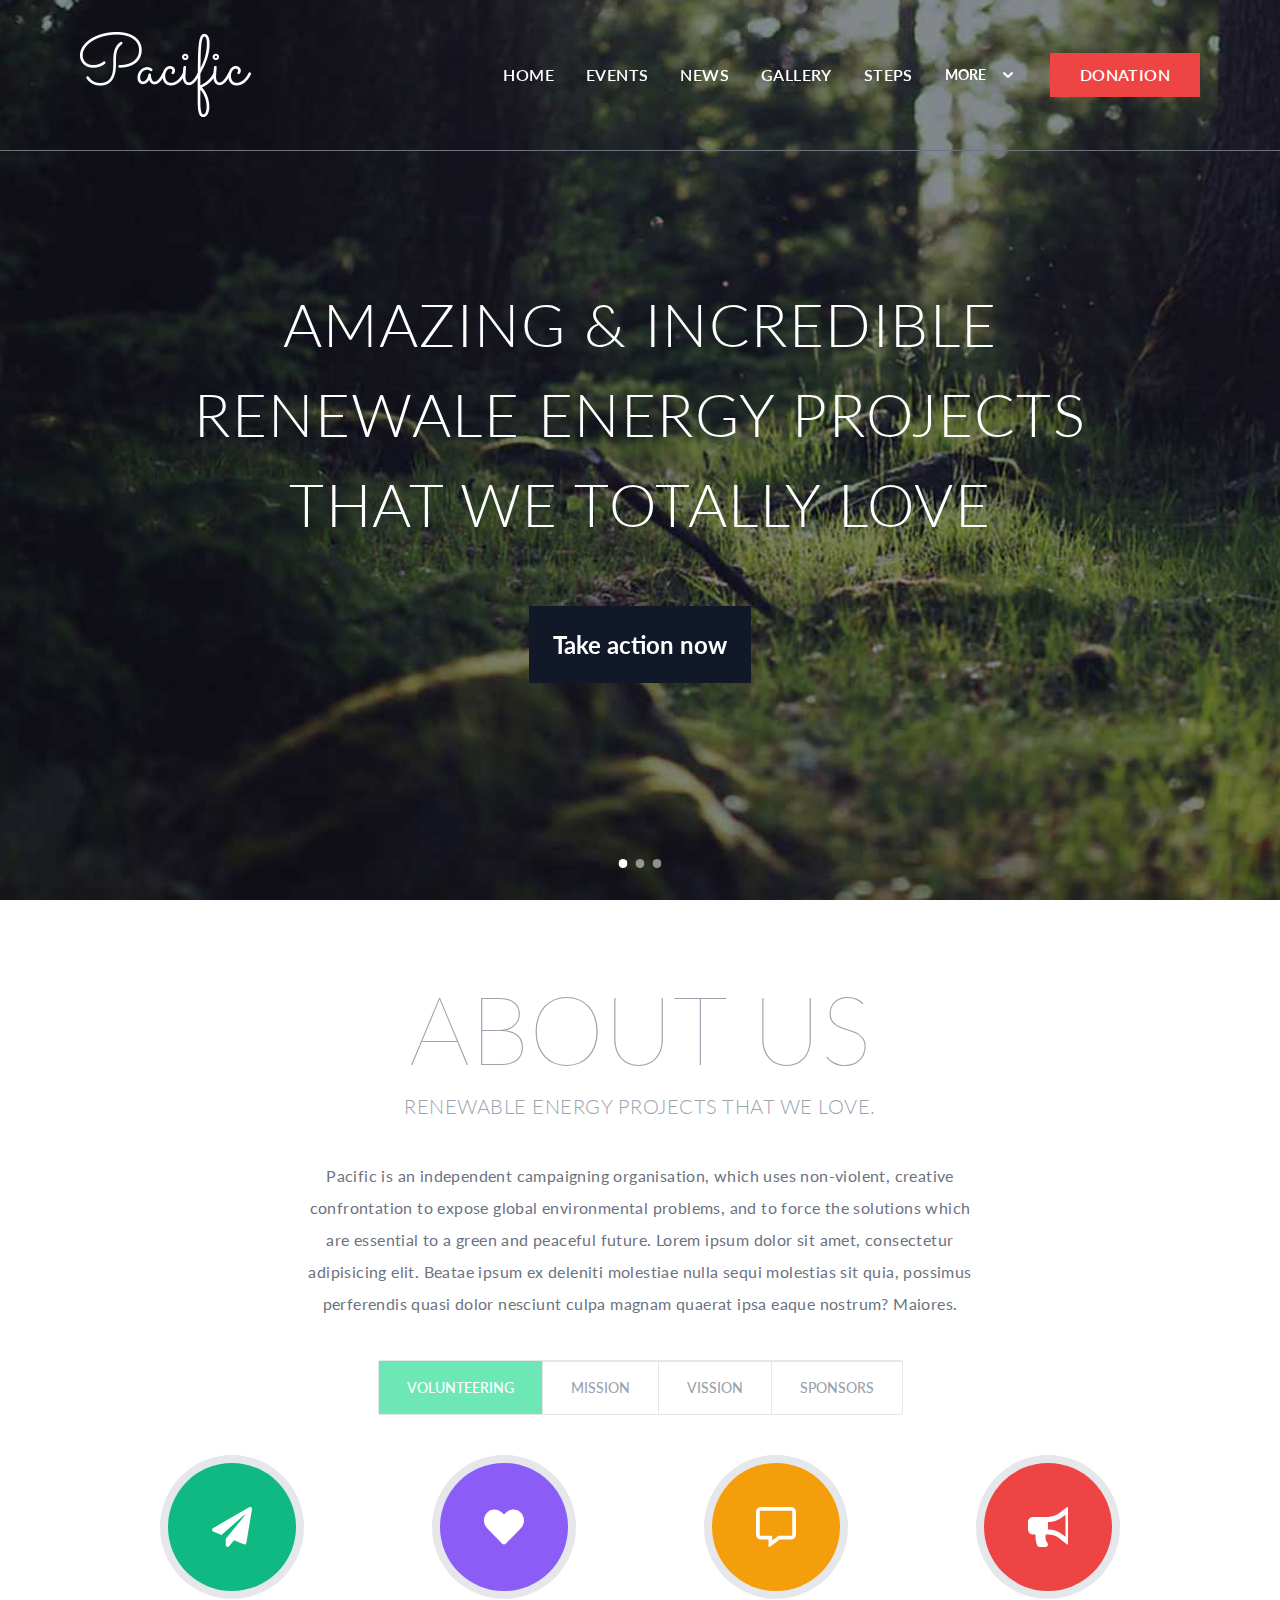
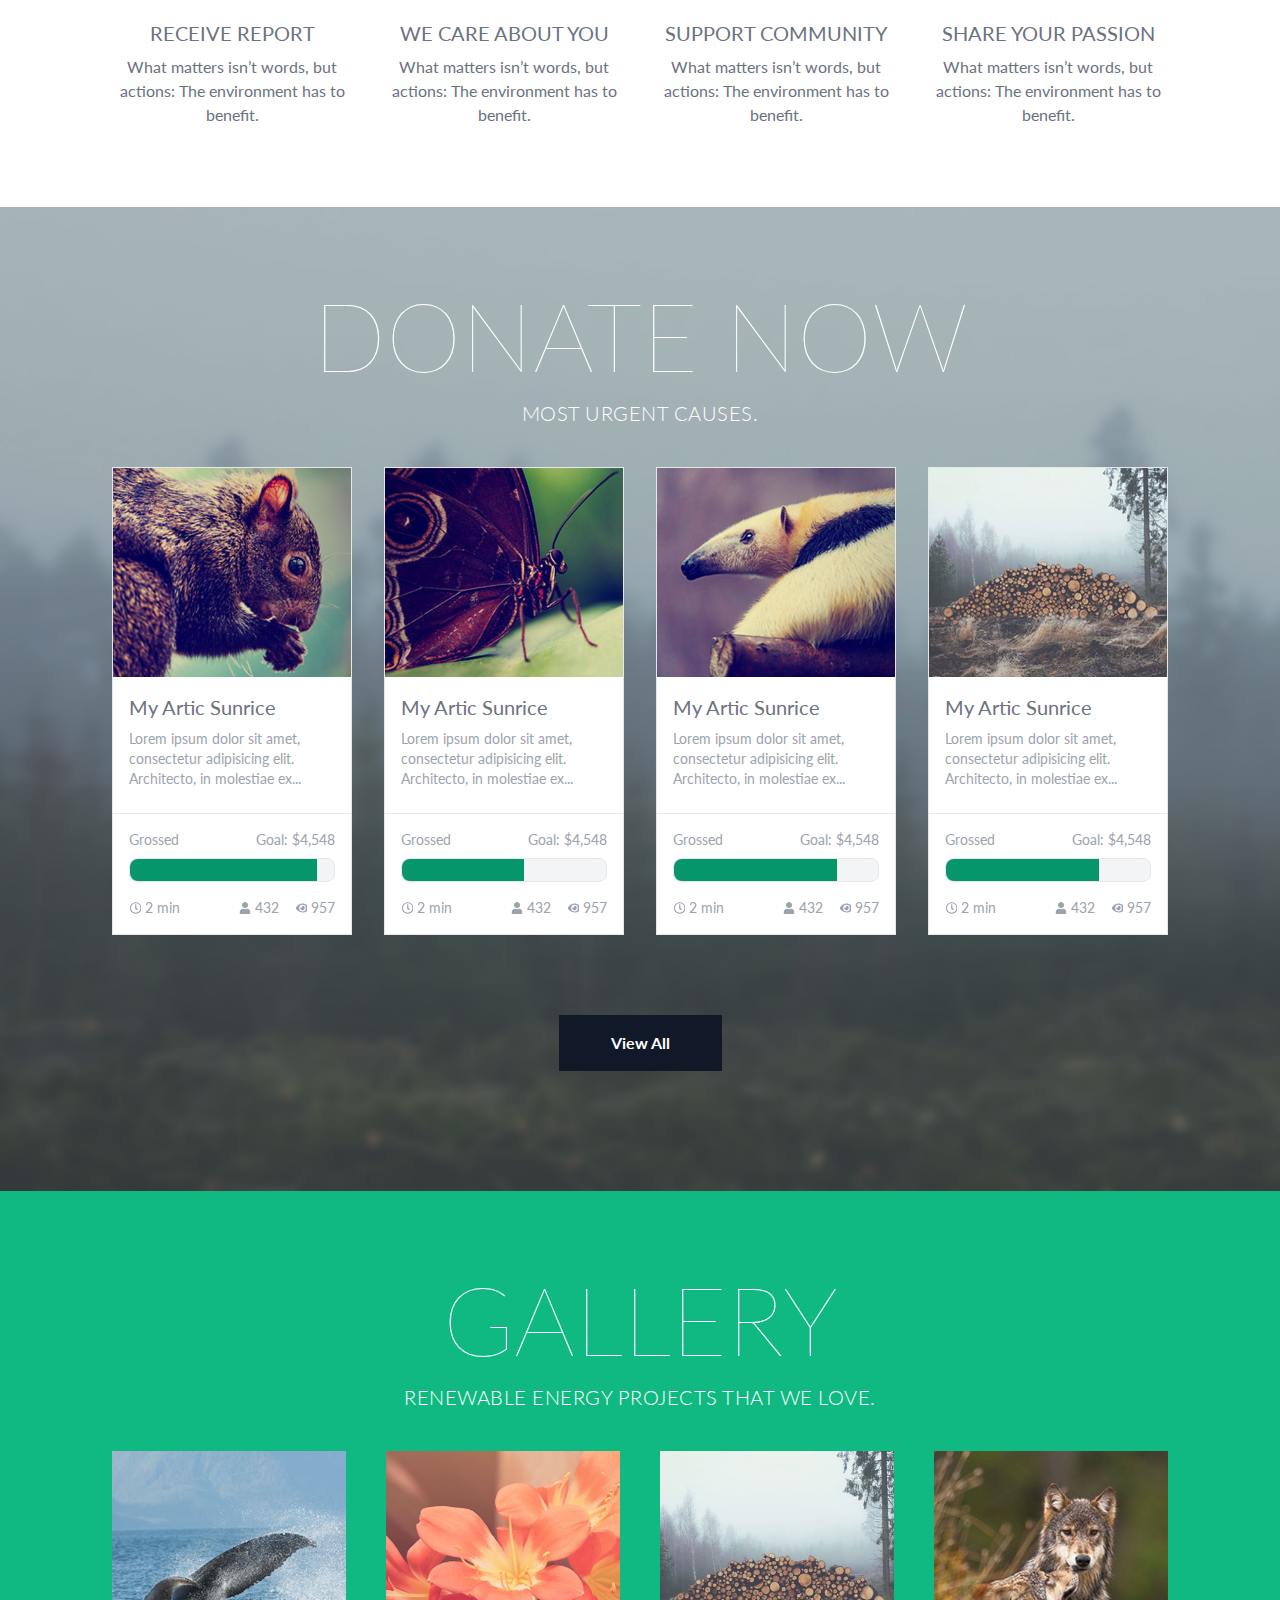
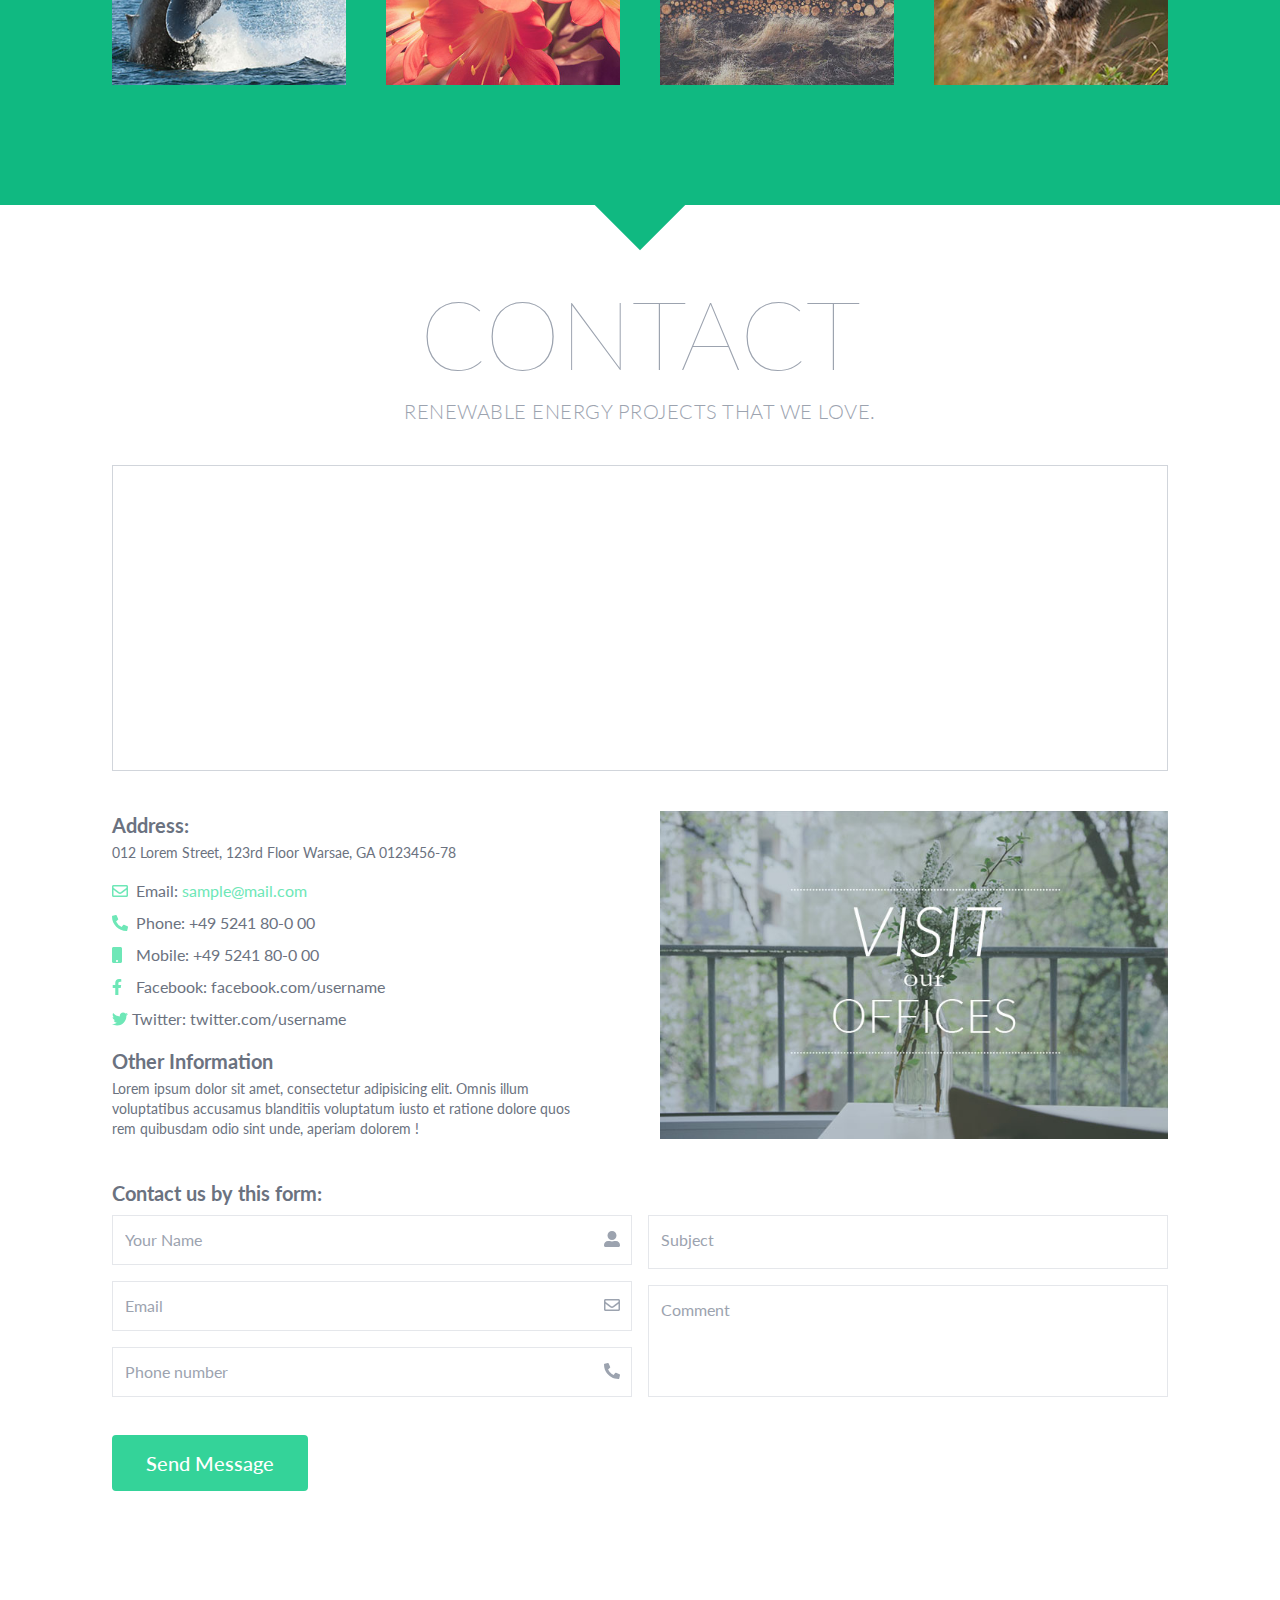
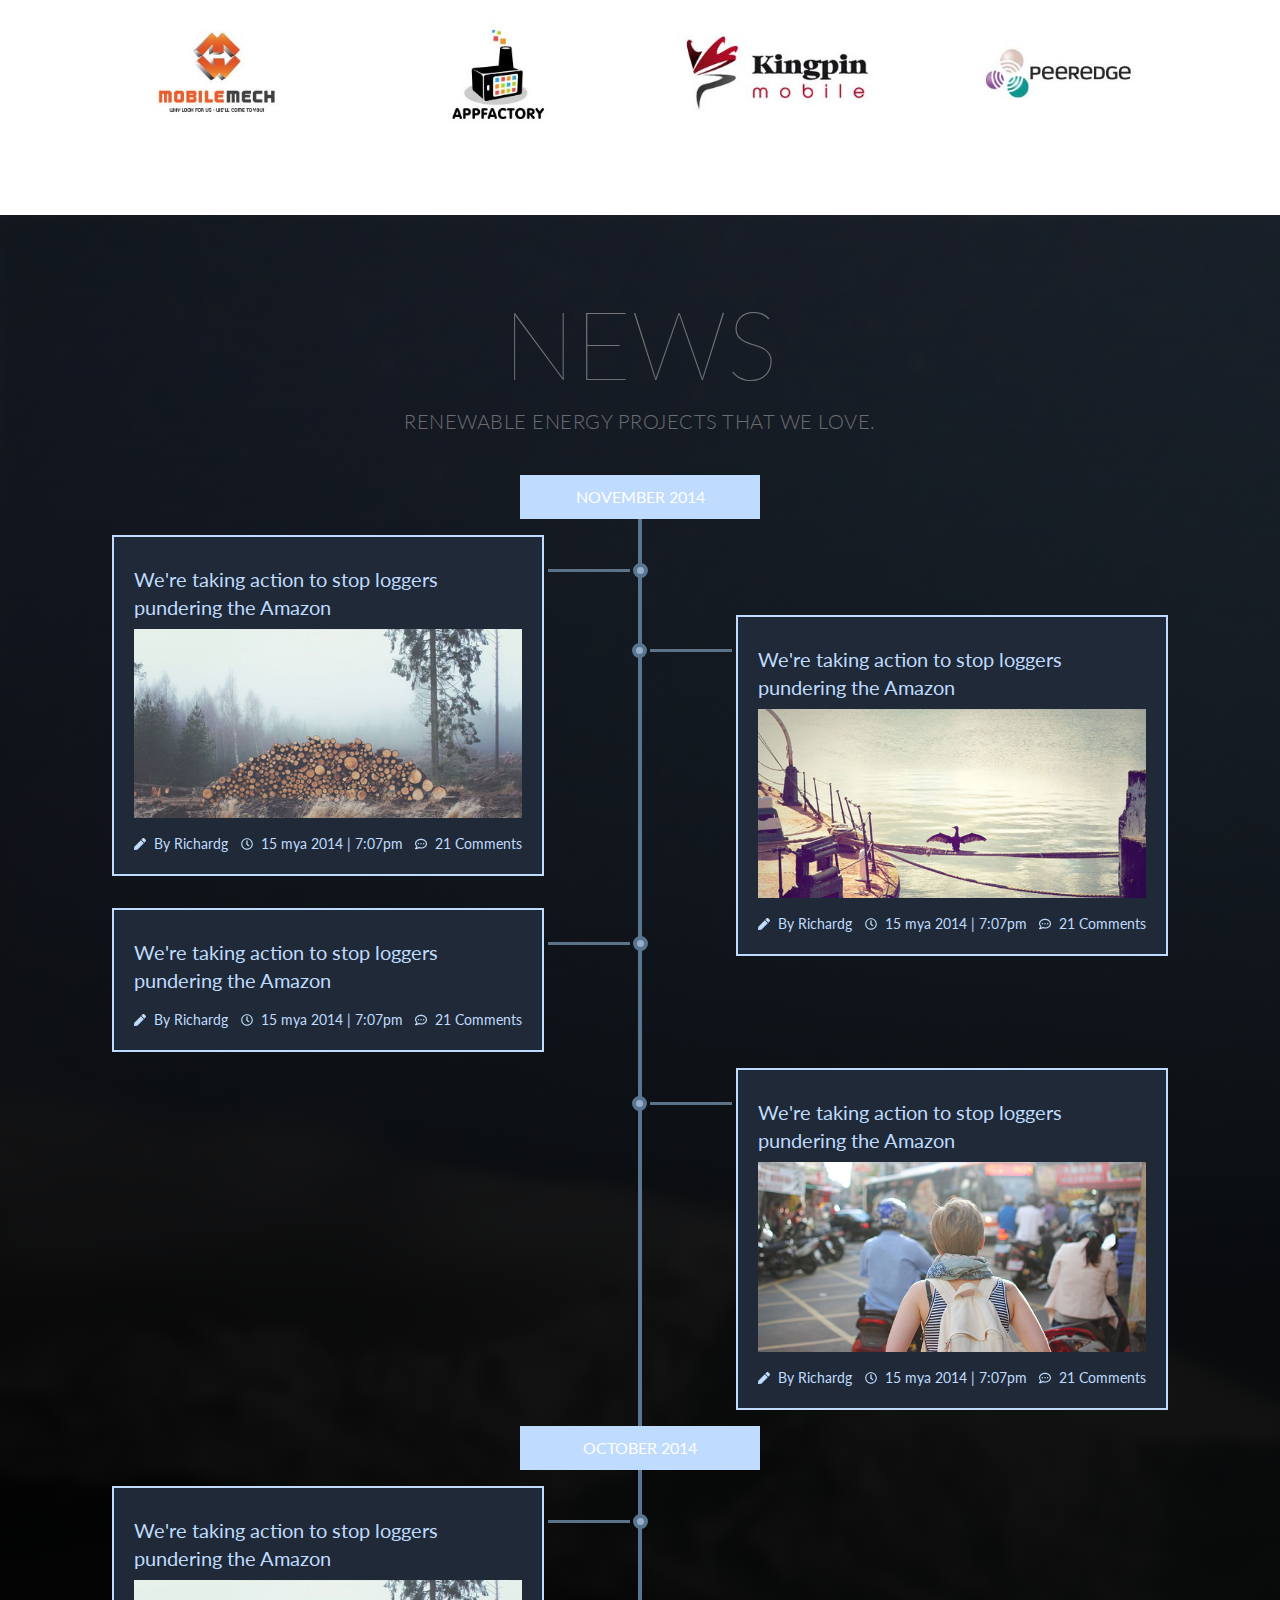
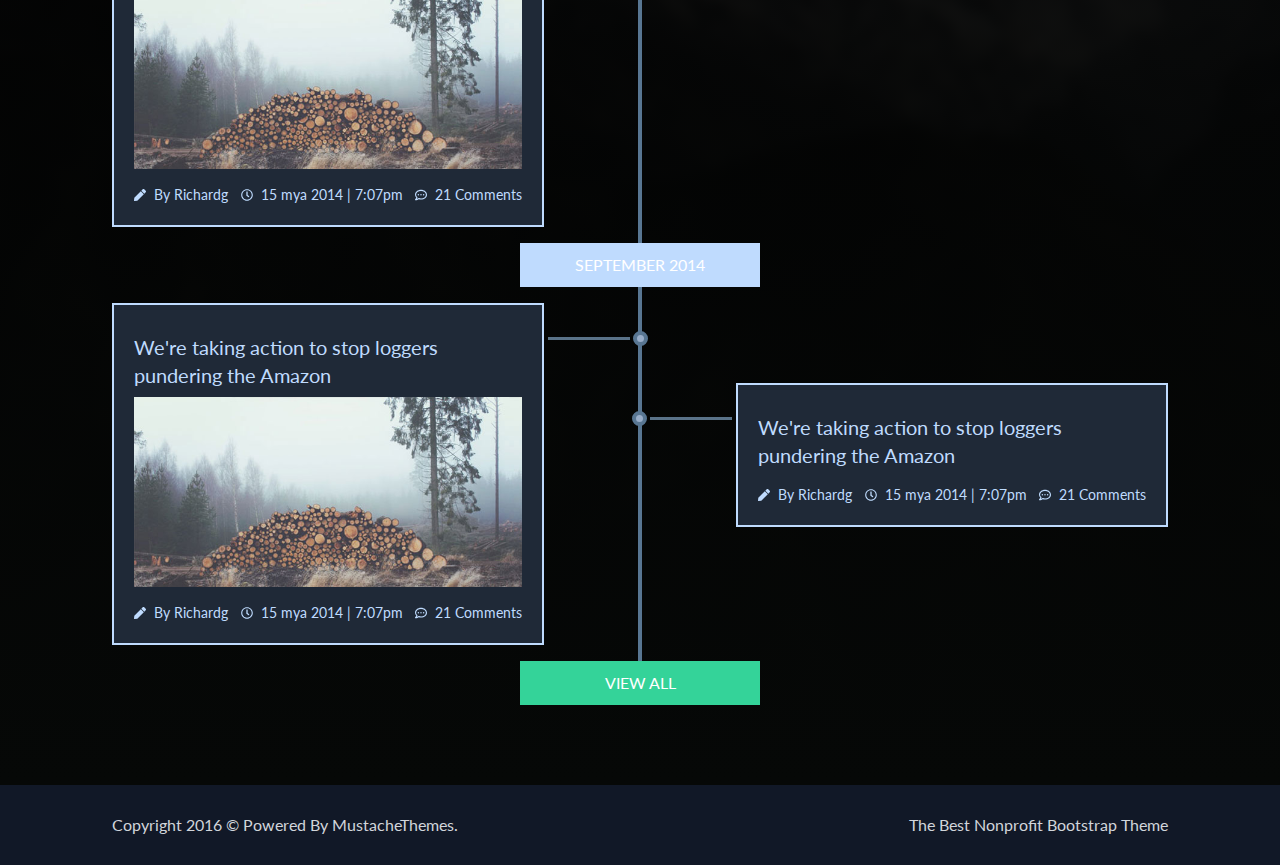
==== commit a053efd9: "Add files via upload" ====
--- a/index.html
+++ b/index.html
@@ -10,47 +10,15 @@
 		<!----------->
 		<link href="http://fonts.googleapis.com/css?family=Lato:100,300,400,700,900,100italic,300italic,400italic,700italic,900italic" rel="stylesheet">
 		<!-------->
+		<!-- glide Required Core Stylesheet -->
+		<link rel="stylesheet" href="css/glide.core.min.css">
+		<!-- glide Optional Theme Stylesheet -->
+		<link rel="stylesheet" href="css/glide.theme.min.css">
+
 		<!-- Tailwind-Css -->
 		<link rel="stylesheet" href="css/tailwind.min.css">
 		<!--Css -->
-		<link rel="stylesheet" href="css/styles.css">
-
-		<style>
-			body{
-				font-family: 'Lato';
-			}
-			.max-w-container{
-				width: 1170px;
-			}
-			.bg-gray-transparent{
-				background-color: rgba(0,0,0,0.7);
-			}
-			.leading-10{
-				line-height: 1.5em !important;
-			}
-			.shadow-green-500:hover,.shadow-green-500:focus{
-				box-shadow: 0 0 10px #10B981 !important;
-			}
-			header ul li{
-				position: relative;
-			}
-			header ul li a:after{
-				content: "";
-				height: 2px;
-				width: 0px;
-				left: 0;
-				bottom: -2px;
-				position: absolute;
-				background: white;
-				transition-duration: .4s;
-			}
-			header ul li a:hover::after,header ul li a:focus::after,header ul li a:active::after,header .active::after{
-				width: 100% !important;
-			}
-			.group:hover .group-hover\:top-0{
-				top: 0;
-			}
-		</style>
+		<link rel="stylesheet" href="css/style.css">
 	</head>
 	<body x-data="{sticky: true}">
 		<!-- ==Header Section == -->
@@ -166,13 +134,49 @@
 		<main>
 			<!-----=====slider 001=======----->
 			<section>
-				<div class="flex items-center justify-center text-white bg-cover bg-no-repeat " style=" background-image: url(images/slider/slide01.jpg);">
-					<div class="md:w-3/4 lg:px-0 sm:px-10 px-5 text-center md:mt-10 mt-20 md:py-40 py-20 ">
-						<h1 class=" xl:text-6xl md:text-3xl text-2xl uppercase tracking-wide font-light leading-10">Amazing & Incredible Renewale Energy Projects that we totally Love</h1>
-						<!---button----->
-						<div class=" xl:mt-20 md:mt-16 mt-10">
-							<a class="xl:p-5 md:p-4 p-3 xl:text-2xl text-xl font-bold px-8 border-4 hover:border-red-500 border-gray-900 leading-loose bg-gray-900 text-white hover:bg-transparent hover:text-red-500 duration-300" href="donations_single.html">Take action now</a>
-						</div>
+				<!----slider----->
+				<div id="glide1" class="glide text-white">
+					<div class="glide__track" data-glide-el="track">
+					  <ul class="glide__slides">
+						<!-------->
+						<li class="glide__slide md:min-h-screen flex items-center justify-center" style="background-image: url(images/slider/slide01.jpg);    background-repeat: no-repeat;background-size: cover;">
+							<!----content---->
+							<div class="md:w-3/4 lg:px-0 sm:px-10 px-5 text-center md:mt-10 mt-20 md:py-40 py-20 in-down">
+								<h1 class="animation delay-100 xl:text-6xl md:text-3xl text-2xl uppercase tracking-wide font-light leading-10">Amazing & Incredible Renewale Energy Projects that we totally Love</h1>
+								<!---button----->
+								<div class=" xl:mt-20 md:mt-16 mt-10">
+									<a class="xl:p-5 md:p-4 p-3 xl:text-2xl text-xl font-bold px-8 border-4 hover:border-red-500 border-gray-900 leading-loose bg-gray-900 text-white hover:bg-transparent hover:text-red-500 duration-300" href="donations_single.html">Take action now</a>
+								</div>
+							</div>
+						</li>
+						<!-------->
+						<li class="glide__slide md:min-h-screen flex items-center justify-center" style="background-image: url(images/slider/slide02.jpg);    background-repeat: no-repeat;background-size: cover;">
+							<!----content---->
+							<div class="md:w-3/4 lg:px-0 sm:px-10 px-5 text-center md:mt-10 mt-20 md:py-40 py-20 in-down">
+								<h1 class="animation delay-100 xl:text-6xl md:text-3xl text-2xl uppercase tracking-wide font-light leading-10">Amazing & Incredible Renewale Energy Projects that we totally Love</h1>
+								<!---button----->
+								<div class=" xl:mt-20 md:mt-16 mt-10">
+									<a class="xl:p-5 md:p-4 p-3 xl:text-2xl text-xl font-bold px-8 border-4 hover:border-red-500 border-gray-900 leading-loose bg-gray-900 text-white hover:bg-transparent hover:text-red-500 duration-300" href="donations_single.html">Take action now</a>
+								</div>
+							</div>
+						</li>
+						<!-------->
+						<li class="glide__slide md:min-h-screen flex items-center justify-center" style="background-image: url(images/slider/slide03.jpg);    background-repeat: no-repeat;background-size: cover;">
+							<!----content---->
+							<div class="md:w-3/4 lg:px-0 sm:px-10 px-5 text-center md:mt-10 mt-20 md:py-40 py-20 in-down">
+								<h1 class="animation delay-100 xl:text-6xl md:text-3xl text-2xl uppercase tracking-wide font-light leading-10">Amazing & Incredible Renewale Energy Projects that we totally Love</h1>
+								<!---button----->
+								<div class=" xl:mt-20 md:mt-16 mt-10">
+									<a class="xl:p-5 md:p-4 p-3 xl:text-2xl text-xl font-bold px-8 border-4 hover:border-red-500 border-gray-900 leading-loose bg-gray-900 text-white hover:bg-transparent hover:text-red-500 duration-300" href="donations_single.html">Take action now</a>
+								</div>
+							</div>
+						</li>
+					  </ul>
+					</div>
+					<div class="glide__bullets" data-glide-el="controls[nav]">
+						<button class="glide__bullet" data-glide-dir="=0"></button>
+						<button class="glide__bullet" data-glide-dir="=1"></button>
+						<button class="glide__bullet" data-glide-dir="=2"></button>
 					</div>
 				</div>
 			</section>
@@ -262,7 +266,7 @@
 								</div>
 							</div>
 							<!----tab2------->
-							<div x-show="tab === 'tab2'" class="flex justify-center">
+							<div x-show="tab === 'tab2'" class="md:flex justify-center md:text-left text-center">
 								<!----->
 								<div>
 									<div class="flex items-center justify-center w-36 h-36 rounded-full bg-gray-200 mx-auto">
@@ -273,12 +277,12 @@
 								</div>
 								<!----->
 								<div class="md:ml-14 text-gray-500 lg:w-3/5">
-									<h4 class="uppercase text-2xl mb-2">PROMOTING SOLUTIONS</h4>
+									<h4 class="uppercase text-2xl md:mb-2 my-4 md:my-auto">PROMOTING SOLUTIONS</h4>
 									<p class="text-gray-400">We seek solutions for, and promote open, informed debate about society's environmental choices. We don’t work to manage environmental problems, we work to eliminate them. That’s why we developed our roadmap to save the seas through the establishment of marine reserves, and an Energy [R]evolution blueprint that points the way to a clean economy. It’s not enough for us to point the finger; we develop, research and promote concrete steps towards a green and peaceful future for all of us.</p>
 								</div>
 							</div>
 							<!----tab3------->
-							<div x-show="tab === 'tab3'" class="flex justify-center">
+							<div x-show="tab === 'tab3'" class="md:flex justify-center md:text-left text-center">
 								<!----->
 								<div>
 									<!----->
@@ -290,12 +294,12 @@
 								</div>
 								<!----->
 								<div class="md:ml-14 text-gray-500 lg:w-3/5">
-									<h4 class="uppercase text-2xl mb-2">PERSONAL RESPONSIBILITY AND NONVIOLENCE</h4>
+									<h4 class="uppercase text-2xl md:mb-2 my-4 md:my-auto">PERSONAL RESPONSIBILITY AND NONVIOLENCE</h4>
 									<p class="text-gray-400">We take personal responsibility for our actions, and we are committed to nonviolence. These principles are inspired by the Quaker concept of 'bearing witness', which is about taking action based on conscience – personal action based on personal responsibility. We are accountable for our actions, and everyone on a Greenpeace action is trained in nonviolent direct action.</p>
 								</div>
 							</div>
 							<!----tab4------->
-							<div x-show="tab === 'tab4'" class="grid grid-cols-4 gap-8 ">
+							<div x-show="tab === 'tab4'" class="grid md:grid-cols-4 sm:grid-cols-2 grid-cols-1 gap-8 ">
 								<!-- 003-->
 								<div>
 									<!----->
@@ -570,7 +574,7 @@
 					<div class="grid md:grid-cols-4 sm:grid-cols-2 grid-cols-1 gap-10 py-10">
 						<!------>
 						<div x-data="{modal:false}" @click.prevent="modal=true" class="relative overflow-hidden group cursor-pointer">
-							<img src="images/gallery/gallery01.jpg" alt="//">
+							<img class=" mx-auto" src="images/gallery/gallery01.jpg" alt="//">
 							<div class="group-hover:opacity-100 group-hover:top-0 bg-gray-900 bg-opacity-70 h-full left-0 opacity-0 p-3 absolute top-full duration-200 w-full">
 								<div class="border-double border-4 px-10 block uppercase text-center text-white font-semibold h-full w-full flex items-center justify-center">
 									<h4 >Bountiful Oceans</>
@@ -598,7 +602,7 @@
 						</div>
 						<!------>
 						<div x-data="{modal:false}" @click.prevent="modal=true" class="relative overflow-hidden group cursor-pointer">
-							<img src="images/gallery/gallery02.jpg" alt="//">
+							<img class=" mx-auto" src="images/gallery/gallery02.jpg" alt="//">
 							<div class="group-hover:opacity-100 group-hover:top-0 bg-gray-900 bg-opacity-70 h-full left-0 opacity-0 p-3 absolute top-full duration-200 w-full">
 								<div class="border-double border-4 px-10 block uppercase text-center text-white font-semibold h-full w-full flex items-center justify-center">
 									<h4 >Bountiful Oceans</>
@@ -626,7 +630,7 @@
 						</div>
 						<!------>
 						<div x-data="{modal:false}" @click.prevent="modal=true" class="relative overflow-hidden group cursor-pointer">
-							<img src="images/gallery/gallery03.jpg" alt="//">
+							<img class=" mx-auto" src="images/gallery/gallery03.jpg" alt="//">
 							<div class="group-hover:opacity-100 group-hover:top-0 bg-gray-900 bg-opacity-70 h-full left-0 opacity-0 p-3 absolute top-full duration-200 w-full">
 								<div class="border-double border-4 px-10 block uppercase text-center text-white font-semibold h-full w-full flex items-center justify-center">
 									<h4 >Bountiful Oceans</>
@@ -654,7 +658,7 @@
 						</div>
 						<!------>
 						<div x-data="{modal:false}" @click.prevent="modal=true" class="relative overflow-hidden group cursor-pointer">
-							<img src="images/gallery/gallery04.jpg" alt="//">
+							<img class=" mx-auto" src="images/gallery/gallery04.jpg" alt="//">
 							<div class="group-hover:opacity-100 group-hover:top-0 bg-gray-900 bg-opacity-70 h-full left-0 opacity-0 p-3 absolute top-full duration-200 w-full">
 								<div class="border-double border-4 px-10 block uppercase text-center text-white font-semibold h-full w-full flex items-center justify-center">
 									<h4 >Bountiful Oceans</>
@@ -746,7 +750,7 @@
 							<img class=" w-full h-full" src="images/contact.jpg" alt="//">
 						</div>
 					</div>
-					<!---message---->
+					<!---form---->
 					<form class=" mt-10" action="#">
 						<h3 class="text-gray-500 font-bold text-xl">Contact us by this form:</h3>
 						<div class=" grid lg:grid-cols-2 grid-cols-1 gap-4 mt-2">
@@ -754,21 +758,21 @@
 							<div>
 								<!---name---->
 								<div class="mb-4 relative">
-									<input type="text" class="p-3 border w-full text-gray-500 focus:outline-none focus:border-blue-500 focus:shadow" id="comment-name" placeholder="Your Name" />
+									<input type="text" class="p-3 border w-full text-gray-500 focus:outline-none focus:border-green-500 focus:shadow-green-500" id="comment-name" placeholder="Your Name" />
 									<span class=" absolute right-3 top-4 text-gray-400 bg-white">
 										<svg xmlns="http://www.w3.org/2000/svg" class=" h-4 w-4" viewBox="0 0 512 512"><path fill="currentColor" d="M256 288c79.5 0 144-64.5 144-144S335.5 0 256 0 112 64.5 112 144s64.5 144 144 144zm128 32h-55.1c-22.2 10.2-46.9 16-72.9 16s-50.6-5.8-72.9-16H128C57.3 320 0 377.3 0 448v16c0 26.5 21.5 48 48 48h416c26.5 0 48-21.5 48-48v-16c0-70.7-57.3-128-128-128z"/></svg>
 									</span>
 								</div>
 								<!---email---->
 								<div class="mb-4 relative">
-									<input type="email" class="p-3 border w-full text-gray-500 focus:outline-none focus:border-blue-500 focus:shadow" placeholder="Email" />
+									<input type="email" class="p-3 border w-full text-gray-500 focus:outline-none focus:border-green-500 focus:shadow-green-500" placeholder="Email" />
 									<span class=" absolute right-3 top-4 text-gray-400 bg-white">
 										<svg xmlns="http://www.w3.org/2000/svg" class=" h-4 w-4" viewBox="0 0 512 512"><path xmlns="http://www.w3.org/2000/svg" fill="currentColor" d="M464 64H48C21.49 64 0 85.49 0 112v288c0 26.51 21.49 48 48 48h416c26.51 0 48-21.49 48-48V112c0-26.51-21.49-48-48-48zm0 48v40.805c-22.422 18.259-58.168 46.651-134.587 106.49-16.841 13.247-50.201 45.072-73.413 44.701-23.208.375-56.579-31.459-73.413-44.701C106.18 199.465 70.425 171.067 48 152.805V112h416zM48 400V214.398c22.914 18.251 55.409 43.862 104.938 82.646 21.857 17.205 60.134 55.186 103.062 54.955 42.717.231 80.509-37.199 103.053-54.947 49.528-38.783 82.032-64.401 104.947-82.653V400H48z"/></svg>
 									</span>
 								</div>
 								<!---phone---->
 								<div class="mb-4 relative">
-									<input type="text" class="p-3 border w-full text-gray-500 focus:outline-none focus:border-blue-500 focus:shadow" placeholder="Phone number" />
+									<input type="text" class="p-3 border w-full text-gray-500 focus:outline-none focus:border-green-500 focus:shadow-green-500" placeholder="Phone number" />
 									<span class=" absolute right-3 top-4 text-gray-400 bg-white">
 										<svg xmlns="http://www.w3.org/2000/svg" class=" h-4 w-4" viewBox="0 0 512 512"><path xmlns="http://www.w3.org/2000/svg" fill="currentColor" d="M497.39 361.8l-112-48a24 24 0 0 0-28 6.9l-49.6 60.6A370.66 370.66 0 0 1 130.6 204.11l60.6-49.6a23.94 23.94 0 0 0 6.9-28l-48-112A24.16 24.16 0 0 0 122.6.61l-104 24A24 24 0 0 0 0 48c0 256.5 207.9 464 464 464a24 24 0 0 0 23.4-18.6l24-104a24.29 24.29 0 0 0-14.01-27.6z"/></svg>
 									</span>
@@ -778,9 +782,9 @@
 							<div class="mb-4 h-full">
 								<!---Subject---->
 								<div class="mb-4 relative">
-									<input type="text" class="p-3 pb-4 border w-full text-gray-500 focus:outline-none focus:border-blue-500 focus:shadow" placeholder="Subject" />
-								</div>
-								<textarea class="resize-none h-28 p-3 border w-full text-gray-500 focus:outline-none focus:border-blue-500 focus:shadow"  placeholder="Comment"></textarea>
+									<input type="text" class="p-3 pb-4 border w-full text-gray-500 focus:outline-none focus:border-green-500 focus:shadow-green-500"" placeholder="Subject" />
+								</div>
+								<textarea class="resize-none h-28 p-3 border w-full text-gray-500 focus:outline-none focus:border-green-500 focus:shadow-green-500"  placeholder="Comment"></textarea>
 							</div>
 						</div>
 						<!------submit------->
@@ -791,25 +795,264 @@
 					<!----grid---->
 					<div class=" grid md:grid-cols-4 sm:grid-cols-2 grid-cols-1 md:gap-16 gap-10 mt-32">
 						<!------->
-						<img src="images/partners/partner01.jpg" alt="//">
+						<img class=" mx-auto" src="images/partners/partner01.jpg" alt="//">
 						<!------->
-						<img src="images/partners/partner02.jpg" alt="//">
+						<img class=" mx-auto" src="images/partners/partner02.jpg" alt="//">
 						<!------->
-						<img src="images/partners/partner03.jpg" alt="//">
+						<img class=" mx-auto" src="images/partners/partner03.jpg" alt="//">
 						<!------->
-						<img src="images/partners/partner04.jpg" alt="//">
+						<img class=" mx-auto" src="images/partners/partner04.jpg" alt="//">
 					</div>
 				</div>
 			</section>
-			<!-----=====CONTACT 005=======----->
-			<section class=" xl:px-28 lg:px-24 md:px-20 sm:px-10 px-4 py-20">
-				<div class="xl:container mx-auto ">
+			<!-----=====News 006=======----->
+			<section>
+				<!-- begin News -->
+				<article class="news-timeline bg-cover relative xl:px-28 lg:px-24 md:px-20 sm:px-10 px-4 py-20" style="background-image: url(images/bg/news.jpg);">
 					<!----hero text---->
-					<div class=" text-center text-gray-400 uppercase">
-						<h1 class=" text-5xl md:text-8xl font-thin ">CONTACT</h1>
+					<div class=" text-center text-gray-300 uppercase mb-10">
+						<h1 class=" text-5xl md:text-8xl font-thin ">News</h1>
 						<p class="text-xl tracking-wide font-light mt-4">RENEWABLE ENERGY PROJECTS THAT WE LOVE.</p>
 					</div>
-				</div>
+					<!----->
+					<div class="container mx-auto relative z-10">
+						<!----->
+						<div class="timeline relative">
+							<!------->
+							<div class=" flex items-center justify-center relative clear-both text-center z-40">
+								<button class="date-separator w-60 p-2 bg-blue-200 text-white border-2 border-blue-200 duration-300 hover:text-white hover:text-blue-200 hover:bg-gray-800 uppercase"> 
+									<span>November 2014</span> 
+								</button>
+							</div>
+							<!-------->
+							<ul class="columns">
+								<!-------->
+								<li class=" lg:clear-left lg:float-left lg:w-1/2 relative">
+									<a href="news_single.html" class="timeline-item float-left left-0 lg:mr-24 opacity-100 filter-none border-2 border-blue-200 clear-both my-4 p-5 duration-300 text-blue-200 hover:text-white bg-gray-800 lg:w-auto w-full">
+										<h5 class=" text-xl my-2 duration-300">We're taking action to stop loggers pundering the Amazon</h5>
+										<figure>
+											<img class=" w-full" src="images/news/boxes/timeline-1.jpg" alt="//" />
+										</figure>
+										<ul class="foot  text-sm flex icon-erase justify-between mt-4 duration-300">
+											<li class=" flex items-center">
+												<span>
+													<svg xmlns="http://www.w3.org/2000/svg" class="h3 w-3" role="img" viewBox="0 0 512 512"><path fill="currentColor" d="M290.74 93.24l128.02 128.02-277.99 277.99-114.14 12.6C11.35 513.54-1.56 500.62.14 485.34l12.7-114.22 277.9-277.88zm207.2-19.06l-60.11-60.11c-18.75-18.75-49.16-18.75-67.91 0l-56.55 56.55 128.02 128.02 56.55-56.55c18.75-18.76 18.75-49.16 0-67.91z"/></svg>
+												</span>
+												<span class="ml-2">By Richardg</span>
+											</li>
+											<li class=" flex items-center">
+												<span>
+													<svg xmlns="http://www.w3.org/2000/svg" class="h3 w-3" role="img" viewBox="0 0 512 512"><path xmlns="http://www.w3.org/2000/svg" fill="currentColor" d="M256 8C119 8 8 119 8 256s111 248 248 248 248-111 248-248S393 8 256 8zm0 448c-110.5 0-200-89.5-200-200S145.5 56 256 56s200 89.5 200 200-89.5 200-200 200zm61.8-104.4l-84.9-61.7c-3.1-2.3-4.9-5.9-4.9-9.7V116c0-6.6 5.4-12 12-12h32c6.6 0 12 5.4 12 12v141.7l66.8 48.6c5.4 3.9 6.5 11.4 2.6 16.8L334.6 349c-3.9 5.3-11.4 6.5-16.8 2.6z"/></svg>
+												</span>
+												<span class="ml-2">15 mya 2014 | 7:07pm</span>
+											</li>
+											<li class=" flex items-center"> 
+												<span>
+													<svg xmlns="http://www.w3.org/2000/svg" class="h3 w-3" role="img" viewBox="0 0 512 512"><path xmlns="http://www.w3.org/2000/svg" fill="currentColor" d="M144 208c-17.7 0-32 14.3-32 32s14.3 32 32 32 32-14.3 32-32-14.3-32-32-32zm112 0c-17.7 0-32 14.3-32 32s14.3 32 32 32 32-14.3 32-32-14.3-32-32-32zm112 0c-17.7 0-32 14.3-32 32s14.3 32 32 32 32-14.3 32-32-14.3-32-32-32zM256 32C114.6 32 0 125.1 0 240c0 47.6 19.9 91.2 52.9 126.3C38 405.7 7 439.1 6.5 439.5c-6.6 7-8.4 17.2-4.6 26S14.4 480 24 480c61.5 0 110-25.7 139.1-46.3C192 442.8 223.2 448 256 448c141.4 0 256-93.1 256-208S397.4 32 256 32zm0 368c-26.7 0-53.1-4.1-78.4-12.1l-22.7-7.2-19.5 13.8c-14.3 10.1-33.9 21.4-57.5 29 7.3-12.1 14.4-25.7 19.9-40.2l10.6-28.1-20.6-21.8C69.7 314.1 48 282.2 48 240c0-88.2 93.3-160 208-160s208 71.8 208 160-93.3 160-208 160z"/></svg>
+												</span>
+												<span class="ml-2">21 Comments</span>
+											</li>
+										</ul>
+									</a>
+								</li>
+								<!-------->
+								<li class="lg:clear-right lg:float-right lg:mt-20 lg:w-1/2 relative">
+									<a href="news_single.html" class="timeline-item float-left left-0 lg:ml-24 opacity-100 filter-none border-2 border-blue-200 clear-both my-4 p-5 duration-300 text-blue-200 hover:text-white bg-gray-800 lg:w-auto w-full">
+										<h5 class=" text-xl my-2 duration-300">We're taking action to stop loggers pundering the Amazon</h5>
+										<figure>
+											<img class=" w-full" src="images/news/boxes/timeline-2.jpg" alt="//" />
+										</figure>
+										<ul class="foot  text-sm flex icon-erase justify-between mt-4 duration-300">
+											<li class=" flex items-center">
+												<span>
+													<svg xmlns="http://www.w3.org/2000/svg" class="h3 w-3" role="img" viewBox="0 0 512 512"><path fill="currentColor" d="M290.74 93.24l128.02 128.02-277.99 277.99-114.14 12.6C11.35 513.54-1.56 500.62.14 485.34l12.7-114.22 277.9-277.88zm207.2-19.06l-60.11-60.11c-18.75-18.75-49.16-18.75-67.91 0l-56.55 56.55 128.02 128.02 56.55-56.55c18.75-18.76 18.75-49.16 0-67.91z"/></svg>
+												</span>
+												<span class="ml-2">By Richardg</span>
+											</li>
+											<li class=" flex items-center">
+												<span>
+													<svg xmlns="http://www.w3.org/2000/svg" class="h3 w-3" role="img" viewBox="0 0 512 512"><path xmlns="http://www.w3.org/2000/svg" fill="currentColor" d="M256 8C119 8 8 119 8 256s111 248 248 248 248-111 248-248S393 8 256 8zm0 448c-110.5 0-200-89.5-200-200S145.5 56 256 56s200 89.5 200 200-89.5 200-200 200zm61.8-104.4l-84.9-61.7c-3.1-2.3-4.9-5.9-4.9-9.7V116c0-6.6 5.4-12 12-12h32c6.6 0 12 5.4 12 12v141.7l66.8 48.6c5.4 3.9 6.5 11.4 2.6 16.8L334.6 349c-3.9 5.3-11.4 6.5-16.8 2.6z"/></svg>
+												</span>
+												<span class="ml-2">15 mya 2014 | 7:07pm</span>
+											</li>
+											<li class=" flex items-center"> 
+												<span>
+													<svg xmlns="http://www.w3.org/2000/svg" class="h3 w-3" role="img" viewBox="0 0 512 512"><path xmlns="http://www.w3.org/2000/svg" fill="currentColor" d="M144 208c-17.7 0-32 14.3-32 32s14.3 32 32 32 32-14.3 32-32-14.3-32-32-32zm112 0c-17.7 0-32 14.3-32 32s14.3 32 32 32 32-14.3 32-32-14.3-32-32-32zm112 0c-17.7 0-32 14.3-32 32s14.3 32 32 32 32-14.3 32-32-14.3-32-32-32zM256 32C114.6 32 0 125.1 0 240c0 47.6 19.9 91.2 52.9 126.3C38 405.7 7 439.1 6.5 439.5c-6.6 7-8.4 17.2-4.6 26S14.4 480 24 480c61.5 0 110-25.7 139.1-46.3C192 442.8 223.2 448 256 448c141.4 0 256-93.1 256-208S397.4 32 256 32zm0 368c-26.7 0-53.1-4.1-78.4-12.1l-22.7-7.2-19.5 13.8c-14.3 10.1-33.9 21.4-57.5 29 7.3-12.1 14.4-25.7 19.9-40.2l10.6-28.1-20.6-21.8C69.7 314.1 48 282.2 48 240c0-88.2 93.3-160 208-160s208 71.8 208 160-93.3 160-208 160z"/></svg>
+												</span>
+												<span class="ml-2">21 Comments</span>
+											</li>
+										</ul>
+									</a>
+								</li>
+								<!-------->
+								<li class=" lg:clear-left lg:float-left lg:w-1/2 relative">
+									<a href="news_single.html" class="timeline-item float-left left-0 lg:mr-24 opacity-100 filter-none border-2 border-blue-200 clear-both my-4 p-5 duration-300 text-blue-200 hover:text-white bg-gray-800 lg:w-auto w-full">
+										<h5 class=" text-xl my-2 duration-300">We're taking action to stop loggers pundering the Amazon</h5>
+										<ul class="foot  text-sm flex icon-erase justify-between mt-4 duration-300">
+											<li class=" flex items-center">
+												<span>
+													<svg xmlns="http://www.w3.org/2000/svg" class="h3 w-3" role="img" viewBox="0 0 512 512"><path fill="currentColor" d="M290.74 93.24l128.02 128.02-277.99 277.99-114.14 12.6C11.35 513.54-1.56 500.62.14 485.34l12.7-114.22 277.9-277.88zm207.2-19.06l-60.11-60.11c-18.75-18.75-49.16-18.75-67.91 0l-56.55 56.55 128.02 128.02 56.55-56.55c18.75-18.76 18.75-49.16 0-67.91z"/></svg>
+												</span>
+												<span class="ml-2">By Richardg</span>
+											</li>
+											<li class=" flex items-center">
+												<span>
+													<svg xmlns="http://www.w3.org/2000/svg" class="h3 w-3" role="img" viewBox="0 0 512 512"><path xmlns="http://www.w3.org/2000/svg" fill="currentColor" d="M256 8C119 8 8 119 8 256s111 248 248 248 248-111 248-248S393 8 256 8zm0 448c-110.5 0-200-89.5-200-200S145.5 56 256 56s200 89.5 200 200-89.5 200-200 200zm61.8-104.4l-84.9-61.7c-3.1-2.3-4.9-5.9-4.9-9.7V116c0-6.6 5.4-12 12-12h32c6.6 0 12 5.4 12 12v141.7l66.8 48.6c5.4 3.9 6.5 11.4 2.6 16.8L334.6 349c-3.9 5.3-11.4 6.5-16.8 2.6z"/></svg>
+												</span>
+												<span class="ml-2">15 mya 2014 | 7:07pm</span>
+											</li>
+											<li class=" flex items-center"> 
+												<span>
+													<svg xmlns="http://www.w3.org/2000/svg" class="h3 w-3" role="img" viewBox="0 0 512 512"><path xmlns="http://www.w3.org/2000/svg" fill="currentColor" d="M144 208c-17.7 0-32 14.3-32 32s14.3 32 32 32 32-14.3 32-32-14.3-32-32-32zm112 0c-17.7 0-32 14.3-32 32s14.3 32 32 32 32-14.3 32-32-14.3-32-32-32zm112 0c-17.7 0-32 14.3-32 32s14.3 32 32 32 32-14.3 32-32-14.3-32-32-32zM256 32C114.6 32 0 125.1 0 240c0 47.6 19.9 91.2 52.9 126.3C38 405.7 7 439.1 6.5 439.5c-6.6 7-8.4 17.2-4.6 26S14.4 480 24 480c61.5 0 110-25.7 139.1-46.3C192 442.8 223.2 448 256 448c141.4 0 256-93.1 256-208S397.4 32 256 32zm0 368c-26.7 0-53.1-4.1-78.4-12.1l-22.7-7.2-19.5 13.8c-14.3 10.1-33.9 21.4-57.5 29 7.3-12.1 14.4-25.7 19.9-40.2l10.6-28.1-20.6-21.8C69.7 314.1 48 282.2 48 240c0-88.2 93.3-160 208-160s208 71.8 208 160-93.3 160-208 160z"/></svg>
+												</span>
+												<span class="ml-2">21 Comments</span>
+											</li>
+										</ul>
+									</a>
+								</li>
+								<!-------->
+								<li class="lg:clear-right lg:float-right lg:mt-20 lg:w-1/2 relative">
+									<a href="news_single.html" class="timeline-item float-left left-0 lg:ml-24 opacity-100 filter-none border-2 border-blue-200 clear-both my-4 p-5 duration-300 text-blue-200 hover:text-white bg-gray-800 lg:w-auto w-full">
+										<h5 class=" text-xl my-2 duration-300">We're taking action to stop loggers pundering the Amazon</h5>
+										<figure>
+											<img class=" w-full" src="images/news/boxes/timeline-3.jpg" alt="//" />
+										</figure>
+										<ul class="foot  text-sm flex icon-erase justify-between mt-4 duration-300">
+											<li class=" flex items-center">
+												<span>
+													<svg xmlns="http://www.w3.org/2000/svg" class="h3 w-3" role="img" viewBox="0 0 512 512"><path fill="currentColor" d="M290.74 93.24l128.02 128.02-277.99 277.99-114.14 12.6C11.35 513.54-1.56 500.62.14 485.34l12.7-114.22 277.9-277.88zm207.2-19.06l-60.11-60.11c-18.75-18.75-49.16-18.75-67.91 0l-56.55 56.55 128.02 128.02 56.55-56.55c18.75-18.76 18.75-49.16 0-67.91z"/></svg>
+												</span>
+												<span class="ml-2">By Richardg</span>
+											</li>
+											<li class=" flex items-center">
+												<span>
+													<svg xmlns="http://www.w3.org/2000/svg" class="h3 w-3" role="img" viewBox="0 0 512 512"><path xmlns="http://www.w3.org/2000/svg" fill="currentColor" d="M256 8C119 8 8 119 8 256s111 248 248 248 248-111 248-248S393 8 256 8zm0 448c-110.5 0-200-89.5-200-200S145.5 56 256 56s200 89.5 200 200-89.5 200-200 200zm61.8-104.4l-84.9-61.7c-3.1-2.3-4.9-5.9-4.9-9.7V116c0-6.6 5.4-12 12-12h32c6.6 0 12 5.4 12 12v141.7l66.8 48.6c5.4 3.9 6.5 11.4 2.6 16.8L334.6 349c-3.9 5.3-11.4 6.5-16.8 2.6z"/></svg>
+												</span>
+												<span class="ml-2">15 mya 2014 | 7:07pm</span>
+											</li>
+											<li class=" flex items-center"> 
+												<span>
+													<svg xmlns="http://www.w3.org/2000/svg" class="h3 w-3" role="img" viewBox="0 0 512 512"><path xmlns="http://www.w3.org/2000/svg" fill="currentColor" d="M144 208c-17.7 0-32 14.3-32 32s14.3 32 32 32 32-14.3 32-32-14.3-32-32-32zm112 0c-17.7 0-32 14.3-32 32s14.3 32 32 32 32-14.3 32-32-14.3-32-32-32zm112 0c-17.7 0-32 14.3-32 32s14.3 32 32 32 32-14.3 32-32-14.3-32-32-32zM256 32C114.6 32 0 125.1 0 240c0 47.6 19.9 91.2 52.9 126.3C38 405.7 7 439.1 6.5 439.5c-6.6 7-8.4 17.2-4.6 26S14.4 480 24 480c61.5 0 110-25.7 139.1-46.3C192 442.8 223.2 448 256 448c141.4 0 256-93.1 256-208S397.4 32 256 32zm0 368c-26.7 0-53.1-4.1-78.4-12.1l-22.7-7.2-19.5 13.8c-14.3 10.1-33.9 21.4-57.5 29 7.3-12.1 14.4-25.7 19.9-40.2l10.6-28.1-20.6-21.8C69.7 314.1 48 282.2 48 240c0-88.2 93.3-160 208-160s208 71.8 208 160-93.3 160-208 160z"/></svg>
+												</span>
+												<span class="ml-2">21 Comments</span>
+											</li>
+										</ul>
+									</a>
+								</li>
+							</ul>
+							<!------->
+							<div class=" flex items-center justify-center relative clear-both text-center z-40">
+								<button class="date-separator w-60 p-2 bg-blue-200 text-white border-2 border-blue-200 duration-300 hover:text-white hover:text-blue-200 hover:bg-gray-800 uppercase"> 
+									<span>October 2014</span> 
+								</button>
+							</div>
+							<!-------->
+							<ul class="columns">
+								<!-------->
+								<li class=" lg:clear-left lg:float-left lg:w-1/2 relative">
+									<a href="news_single.html" class="timeline-item float-left left-0 lg:mr-24 opacity-100 filter-none border-2 border-blue-200 clear-both my-4 p-5 duration-300 text-blue-200 hover:text-white bg-gray-800 lg:w-auto w-full">
+										<h5 class=" text-xl my-2 duration-300">We're taking action to stop loggers pundering the Amazon</h5>
+										<figure>
+											<img class=" w-full" src="images/news/boxes/timeline-4.jpg" alt="//" />
+										</figure>
+										<ul class="foot  text-sm flex icon-erase justify-between mt-4 duration-300">
+											<li class=" flex items-center">
+												<span>
+													<svg xmlns="http://www.w3.org/2000/svg" class="h3 w-3" role="img" viewBox="0 0 512 512"><path fill="currentColor" d="M290.74 93.24l128.02 128.02-277.99 277.99-114.14 12.6C11.35 513.54-1.56 500.62.14 485.34l12.7-114.22 277.9-277.88zm207.2-19.06l-60.11-60.11c-18.75-18.75-49.16-18.75-67.91 0l-56.55 56.55 128.02 128.02 56.55-56.55c18.75-18.76 18.75-49.16 0-67.91z"/></svg>
+												</span>
+												<span class="ml-2">By Richardg</span>
+											</li>
+											<li class=" flex items-center">
+												<span>
+													<svg xmlns="http://www.w3.org/2000/svg" class="h3 w-3" role="img" viewBox="0 0 512 512"><path xmlns="http://www.w3.org/2000/svg" fill="currentColor" d="M256 8C119 8 8 119 8 256s111 248 248 248 248-111 248-248S393 8 256 8zm0 448c-110.5 0-200-89.5-200-200S145.5 56 256 56s200 89.5 200 200-89.5 200-200 200zm61.8-104.4l-84.9-61.7c-3.1-2.3-4.9-5.9-4.9-9.7V116c0-6.6 5.4-12 12-12h32c6.6 0 12 5.4 12 12v141.7l66.8 48.6c5.4 3.9 6.5 11.4 2.6 16.8L334.6 349c-3.9 5.3-11.4 6.5-16.8 2.6z"/></svg>
+												</span>
+												<span class="ml-2">15 mya 2014 | 7:07pm</span>
+											</li>
+											<li class=" flex items-center"> 
+												<span>
+													<svg xmlns="http://www.w3.org/2000/svg" class="h3 w-3" role="img" viewBox="0 0 512 512"><path xmlns="http://www.w3.org/2000/svg" fill="currentColor" d="M144 208c-17.7 0-32 14.3-32 32s14.3 32 32 32 32-14.3 32-32-14.3-32-32-32zm112 0c-17.7 0-32 14.3-32 32s14.3 32 32 32 32-14.3 32-32-14.3-32-32-32zm112 0c-17.7 0-32 14.3-32 32s14.3 32 32 32 32-14.3 32-32-14.3-32-32-32zM256 32C114.6 32 0 125.1 0 240c0 47.6 19.9 91.2 52.9 126.3C38 405.7 7 439.1 6.5 439.5c-6.6 7-8.4 17.2-4.6 26S14.4 480 24 480c61.5 0 110-25.7 139.1-46.3C192 442.8 223.2 448 256 448c141.4 0 256-93.1 256-208S397.4 32 256 32zm0 368c-26.7 0-53.1-4.1-78.4-12.1l-22.7-7.2-19.5 13.8c-14.3 10.1-33.9 21.4-57.5 29 7.3-12.1 14.4-25.7 19.9-40.2l10.6-28.1-20.6-21.8C69.7 314.1 48 282.2 48 240c0-88.2 93.3-160 208-160s208 71.8 208 160-93.3 160-208 160z"/></svg>
+												</span>
+												<span class="ml-2">21 Comments</span>
+											</li>
+										</ul>
+									</a>
+								</li>
+							</ul>
+							<!------->
+							<div class=" flex items-center justify-center relative clear-both text-center z-40">
+								<button class="date-separator w-60 p-2 bg-blue-200 text-white border-2 border-blue-200 duration-300 hover:text-white hover:text-blue-200 hover:bg-gray-800 uppercase"> 
+									<span>September 2014</span> 
+								</button>
+							</div>
+							<!-------->
+							<ul class="columns">
+								<!-------->
+								<li class=" lg:clear-left lg:float-left lg:w-1/2 relative">
+									<a href="news_single.html" class="timeline-item float-left left-0 lg:mr-24 opacity-100 filter-none border-2 border-blue-200 clear-both my-4 p-5 duration-300 text-blue-200 hover:text-white bg-gray-800 lg:w-auto w-full">
+										<h5 class=" text-xl my-2 duration-300">We're taking action to stop loggers pundering the Amazon</h5>
+										<figure>
+											<img class=" w-full" src="images/news/boxes/timeline-1.jpg" alt="//" />
+										</figure>
+										<ul class="foot  text-sm flex icon-erase justify-between mt-4 duration-300">
+											<li class=" flex items-center">
+												<span>
+													<svg xmlns="http://www.w3.org/2000/svg" class="h3 w-3" role="img" viewBox="0 0 512 512"><path fill="currentColor" d="M290.74 93.24l128.02 128.02-277.99 277.99-114.14 12.6C11.35 513.54-1.56 500.62.14 485.34l12.7-114.22 277.9-277.88zm207.2-19.06l-60.11-60.11c-18.75-18.75-49.16-18.75-67.91 0l-56.55 56.55 128.02 128.02 56.55-56.55c18.75-18.76 18.75-49.16 0-67.91z"/></svg>
+												</span>
+												<span class="ml-2">By Richardg</span>
+											</li>
+											<li class=" flex items-center">
+												<span>
+													<svg xmlns="http://www.w3.org/2000/svg" class="h3 w-3" role="img" viewBox="0 0 512 512"><path xmlns="http://www.w3.org/2000/svg" fill="currentColor" d="M256 8C119 8 8 119 8 256s111 248 248 248 248-111 248-248S393 8 256 8zm0 448c-110.5 0-200-89.5-200-200S145.5 56 256 56s200 89.5 200 200-89.5 200-200 200zm61.8-104.4l-84.9-61.7c-3.1-2.3-4.9-5.9-4.9-9.7V116c0-6.6 5.4-12 12-12h32c6.6 0 12 5.4 12 12v141.7l66.8 48.6c5.4 3.9 6.5 11.4 2.6 16.8L334.6 349c-3.9 5.3-11.4 6.5-16.8 2.6z"/></svg>
+												</span>
+												<span class="ml-2">15 mya 2014 | 7:07pm</span>
+											</li>
+											<li class=" flex items-center"> 
+												<span>
+													<svg xmlns="http://www.w3.org/2000/svg" class="h3 w-3" role="img" viewBox="0 0 512 512"><path xmlns="http://www.w3.org/2000/svg" fill="currentColor" d="M144 208c-17.7 0-32 14.3-32 32s14.3 32 32 32 32-14.3 32-32-14.3-32-32-32zm112 0c-17.7 0-32 14.3-32 32s14.3 32 32 32 32-14.3 32-32-14.3-32-32-32zm112 0c-17.7 0-32 14.3-32 32s14.3 32 32 32 32-14.3 32-32-14.3-32-32-32zM256 32C114.6 32 0 125.1 0 240c0 47.6 19.9 91.2 52.9 126.3C38 405.7 7 439.1 6.5 439.5c-6.6 7-8.4 17.2-4.6 26S14.4 480 24 480c61.5 0 110-25.7 139.1-46.3C192 442.8 223.2 448 256 448c141.4 0 256-93.1 256-208S397.4 32 256 32zm0 368c-26.7 0-53.1-4.1-78.4-12.1l-22.7-7.2-19.5 13.8c-14.3 10.1-33.9 21.4-57.5 29 7.3-12.1 14.4-25.7 19.9-40.2l10.6-28.1-20.6-21.8C69.7 314.1 48 282.2 48 240c0-88.2 93.3-160 208-160s208 71.8 208 160-93.3 160-208 160z"/></svg>
+												</span>
+												<span class="ml-2">21 Comments</span>
+											</li>
+										</ul>
+									</a>
+								</li>
+								<!-------->
+								<li class="lg:clear-right lg:float-right lg:mt-20 lg:w-1/2 relative">
+									<a href="news_single.html" class="timeline-item float-left left-0 lg:ml-24 opacity-100 filter-none border-2 border-blue-200 clear-both my-4 p-5 duration-300 text-blue-200 hover:text-white bg-gray-800 lg:w-auto w-full">
+										<h5 class=" text-xl my-2 duration-300">We're taking action to stop loggers pundering the Amazon</h5>
+										<ul class="foot  text-sm flex icon-erase justify-between mt-4 duration-300">
+											<li class=" flex items-center">
+												<span>
+													<svg xmlns="http://www.w3.org/2000/svg" class="h3 w-3" role="img" viewBox="0 0 512 512"><path fill="currentColor" d="M290.74 93.24l128.02 128.02-277.99 277.99-114.14 12.6C11.35 513.54-1.56 500.62.14 485.34l12.7-114.22 277.9-277.88zm207.2-19.06l-60.11-60.11c-18.75-18.75-49.16-18.75-67.91 0l-56.55 56.55 128.02 128.02 56.55-56.55c18.75-18.76 18.75-49.16 0-67.91z"/></svg>
+												</span>
+												<span class="ml-2">By Richardg</span>
+											</li>
+											<li class=" flex items-center">
+												<span>
+													<svg xmlns="http://www.w3.org/2000/svg" class="h3 w-3" role="img" viewBox="0 0 512 512"><path xmlns="http://www.w3.org/2000/svg" fill="currentColor" d="M256 8C119 8 8 119 8 256s111 248 248 248 248-111 248-248S393 8 256 8zm0 448c-110.5 0-200-89.5-200-200S145.5 56 256 56s200 89.5 200 200-89.5 200-200 200zm61.8-104.4l-84.9-61.7c-3.1-2.3-4.9-5.9-4.9-9.7V116c0-6.6 5.4-12 12-12h32c6.6 0 12 5.4 12 12v141.7l66.8 48.6c5.4 3.9 6.5 11.4 2.6 16.8L334.6 349c-3.9 5.3-11.4 6.5-16.8 2.6z"/></svg>
+												</span>
+												<span class="ml-2">15 mya 2014 | 7:07pm</span>
+											</li>
+											<li class=" flex items-center"> 
+												<span>
+													<svg xmlns="http://www.w3.org/2000/svg" class="h3 w-3" role="img" viewBox="0 0 512 512"><path xmlns="http://www.w3.org/2000/svg" fill="currentColor" d="M144 208c-17.7 0-32 14.3-32 32s14.3 32 32 32 32-14.3 32-32-14.3-32-32-32zm112 0c-17.7 0-32 14.3-32 32s14.3 32 32 32 32-14.3 32-32-14.3-32-32-32zm112 0c-17.7 0-32 14.3-32 32s14.3 32 32 32 32-14.3 32-32-14.3-32-32-32zM256 32C114.6 32 0 125.1 0 240c0 47.6 19.9 91.2 52.9 126.3C38 405.7 7 439.1 6.5 439.5c-6.6 7-8.4 17.2-4.6 26S14.4 480 24 480c61.5 0 110-25.7 139.1-46.3C192 442.8 223.2 448 256 448c141.4 0 256-93.1 256-208S397.4 32 256 32zm0 368c-26.7 0-53.1-4.1-78.4-12.1l-22.7-7.2-19.5 13.8c-14.3 10.1-33.9 21.4-57.5 29 7.3-12.1 14.4-25.7 19.9-40.2l10.6-28.1-20.6-21.8C69.7 314.1 48 282.2 48 240c0-88.2 93.3-160 208-160s208 71.8 208 160-93.3 160-208 160z"/></svg>
+												</span>
+												<span class="ml-2">21 Comments</span>
+											</li>
+										</ul>
+									</a>
+								</li>
+							</ul>
+							<!------->
+							<div class=" flex items-center justify-center relative clear-both text-center z-40">
+								<button class="date-separator w-60 p-2 bg-green-400 text-white border-2 border-green-400 duration-300 hover:text-white hover:text-green-400 hover:bg-gray-800 uppercase"> 
+									<span>View All</span> 
+								</button>
+							</div>
+							<div class="date-separator"> <a href="news.html"></a> </div>
+						</div>
+					</div>
+				</article>
+				<!-- end News -->
 			</section>
 		</main>
 		<!-- ==Footer Section == -->
@@ -824,6 +1067,18 @@
 
 		<!--  Alpine Js -->
 		<script src="js/alpine.min.js"></script>
+		<!--  glide -->
+		<script src="js/glide.min.js"></script>
+		<script>
+			var glide = new Glide('#glide1', {
+			type: 'carousel',
+			perView: 1,
+			focusAt: 'center',
+			autoplay:4000,
+			})
+
+			glide.mount()
+		</script>
 	</body>
 </html>
 
--- a/css/style.css
+++ b/css/style.css
@@ -0,0 +1,163 @@
+body{
+    font-family: 'Lato';
+}
+/*----------------------adding tailwind css class------------------------------*/
+.max-w-container{
+    width: 1170px;
+}
+.bg-gray-transparent{
+    background-color: rgba(0,0,0,0.7);
+}
+.leading-10{
+    line-height: 1.5em !important;
+}
+.shadow-green-500:hover,.focus\:shadow-green-500:focus{
+    box-shadow: 0 0 6px #10B981 !important;
+}
+.group:hover .group-hover\:top-0{
+    top: 0;
+}
+/*----------------------header nav hover efferc------------------------------*/
+header ul li{
+    position: relative;
+}
+header ul li a:after{
+    content: "";
+    height: 2px;
+    width: 0px;
+    left: 0;
+    bottom: -2px;
+    position: absolute;
+    background: white;
+    transition-duration: .4s;
+}
+header ul li a:hover::after,header ul li a:focus::after,header ul li a:active::after,header .active::after{
+    width: 100% !important;
+}
+/*----------------------Fade in down animation for section 1------------------------------*/
+.in-down {
+    -webkit-animation-name: fadeInDown;
+    -moz-animation-name: fadeInDown;
+    -o-animation-name: fadeInDown;
+    animation-name: fadeInDown;
+    -webkit-animation-fill-mode: both;
+    -moz-animation-fill-mode: both;
+    -o-animation-fill-mode: both;
+    animation-fill-mode: both;
+    -webkit-animation-duration: 1s;
+    -moz-animation-duration: 1s;
+    -o-animation-duration: 1s;
+    animation-duration: 1s;
+}
+@keyframes fadeInDown {
+from {
+    opacity:0;
+    -webkit-transform: translatey(-250px);
+    -moz-transform: translatey(-250px);
+    -o-transform: translatey(-250px);
+    transform: translatey(-250px);
+}
+to {
+    opacity:1;
+    -webkit-transform: translatey(0);
+    -moz-transform: translatey(0);
+    -o-transform: translatey(0);
+    transform: translatey(0);
+}
+}
+/*----------------------home > news > media quary------------------------------*/
+@media (min-width:992px){
+
+    .news-timeline:before {
+        background: -webkit-linear-gradient(rgba(0,0,0,0.4), rgba(0,0,0,0.9), #060807);
+        background: -moz-linear-gradient(rgba(0,0,0,0.4), rgba(0,0,0,0.9), #060807);
+        background: -o-linear-gradient(rgba(0,0,0,0.4), rgba(0,0,0,0.9), #060807);
+        background: -ms-linear-gradient(rgba(0,0,0,0.4), rgba(0,0,0,0.9), #060807);
+        background: linear-gradient(rgba(0,0,0,0.4), rgba(0,0,0,0.9), #060807);
+        content: '';
+        display: block;
+        height: 100%;
+        left: 0;
+        position: absolute;
+        top: 0;
+        width: 100%;
+    }
+    .timeline:before {
+        background-color: #587692;
+        -webkit-border-radius: 2px;
+        border-radius: 2px;
+        bottom: 0;
+        content: '';
+        left: 50%;
+        margin-left: -2px;
+        position: absolute;
+        top: 0;
+        width: 4px;
+    }
+    .timeline .timeline-item:before {
+        border-top: 3px solid #5a7389;
+        content: "";
+        display: block;
+        height: 0;
+        position: absolute;
+        -webkit-transition: all 0.2s linear 0s;
+        -moz-transition: all 0.2s linear 0s;
+        -o-transition: all 0.2s linear 0s;
+        -ms-transition: all 0.2s linear 0s;
+        transition: all 0.2s linear 0s;
+        width: 82px;
+        z-index: 9999999;
+    }
+    .timeline .timeline-item:after {
+        background-color: #98adc8;
+        border: 4px solid #587692;
+        -webkit-border-radius: 100%;
+        border-radius: 100%;
+        content: "";
+        display: block;
+        height: 15px;
+        position: absolute;
+        -webkit-transition: all 0.2s linear 0s;
+        -moz-transition: all 0.2s linear 0s;
+        -o-transition: all 0.2s linear 0s;
+        -ms-transition: all 0.2s linear 0s;
+        transition: all 0.2s linear 0s;
+        width: 15px;
+    }
+    .timeline .columns>li:nth-child(2n+1) .timeline-item:after {
+        right: -8px;
+        top: 44px;
+    }
+    .timeline .columns>li:nth-child(2n+2) .timeline-item:after {
+        left: -8px;
+        top: 44px;
+    }
+    .timeline .columns>li:nth-child(2n+1) .timeline-item:before {
+        right: 10px;
+        top: 50px;
+    }
+    .timeline .columns>li:nth-child(2n+2) .timeline-item:before {
+        left: 10px;
+        top: 50px;
+    }
+
+}
+/*----------------------home > news > hover------------------------------*/
+.timeline .timeline-item:hover {
+    border-color: #98adc8;
+    color: #66808c;
+    border-style: dotted;
+    -webkit-box-shadow: 0px 0px 6px rgba(0,0,0,0.2);
+    box-shadow: 0px 0px 6px rgba(0,0,0,0.2);
+  }
+  .timeline .timeline-item:hover:after {
+    background-color: #587692;
+    border-color: #98adc8;
+    z-index: 100;
+  }
+  .timeline .timeline-item:hover:before {
+    border-top-color: #98adc8;
+  }
+  .timeline .timeline-item:hover h5 {
+    color: #fff;
+  }